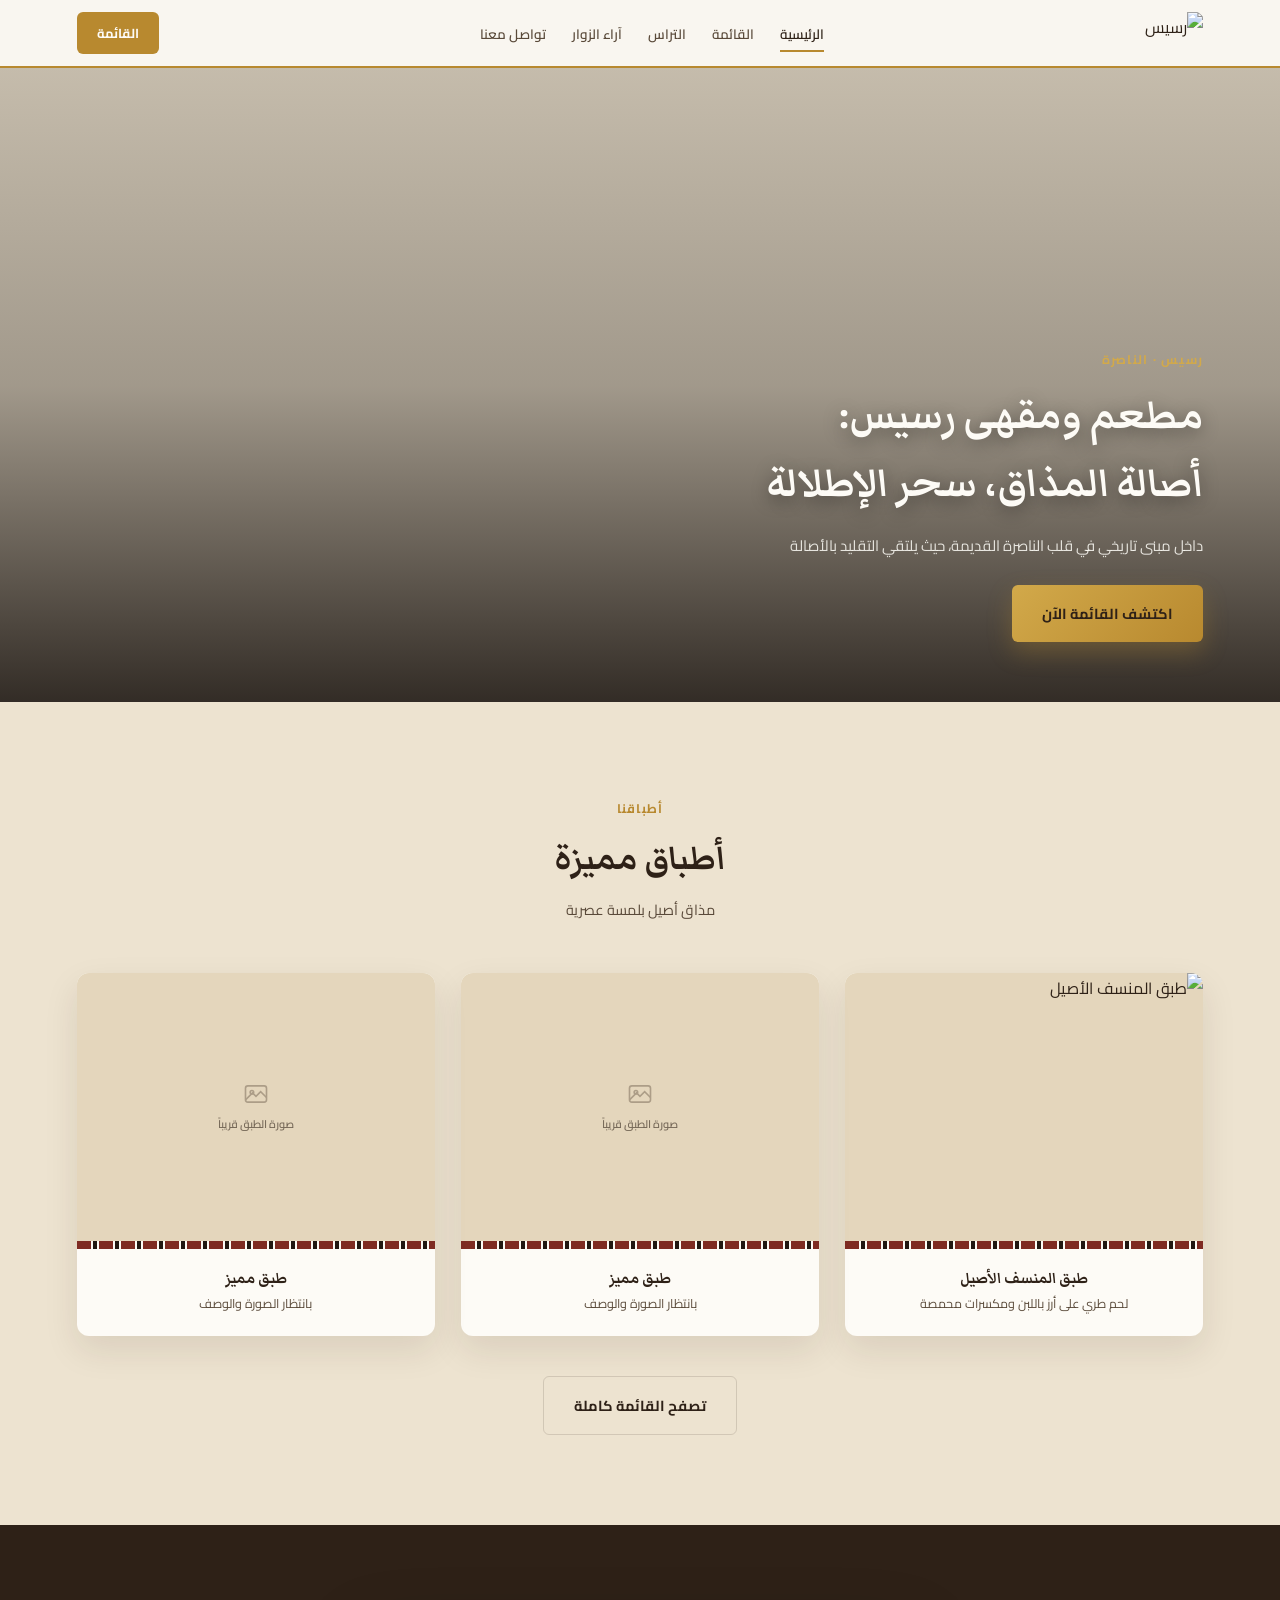
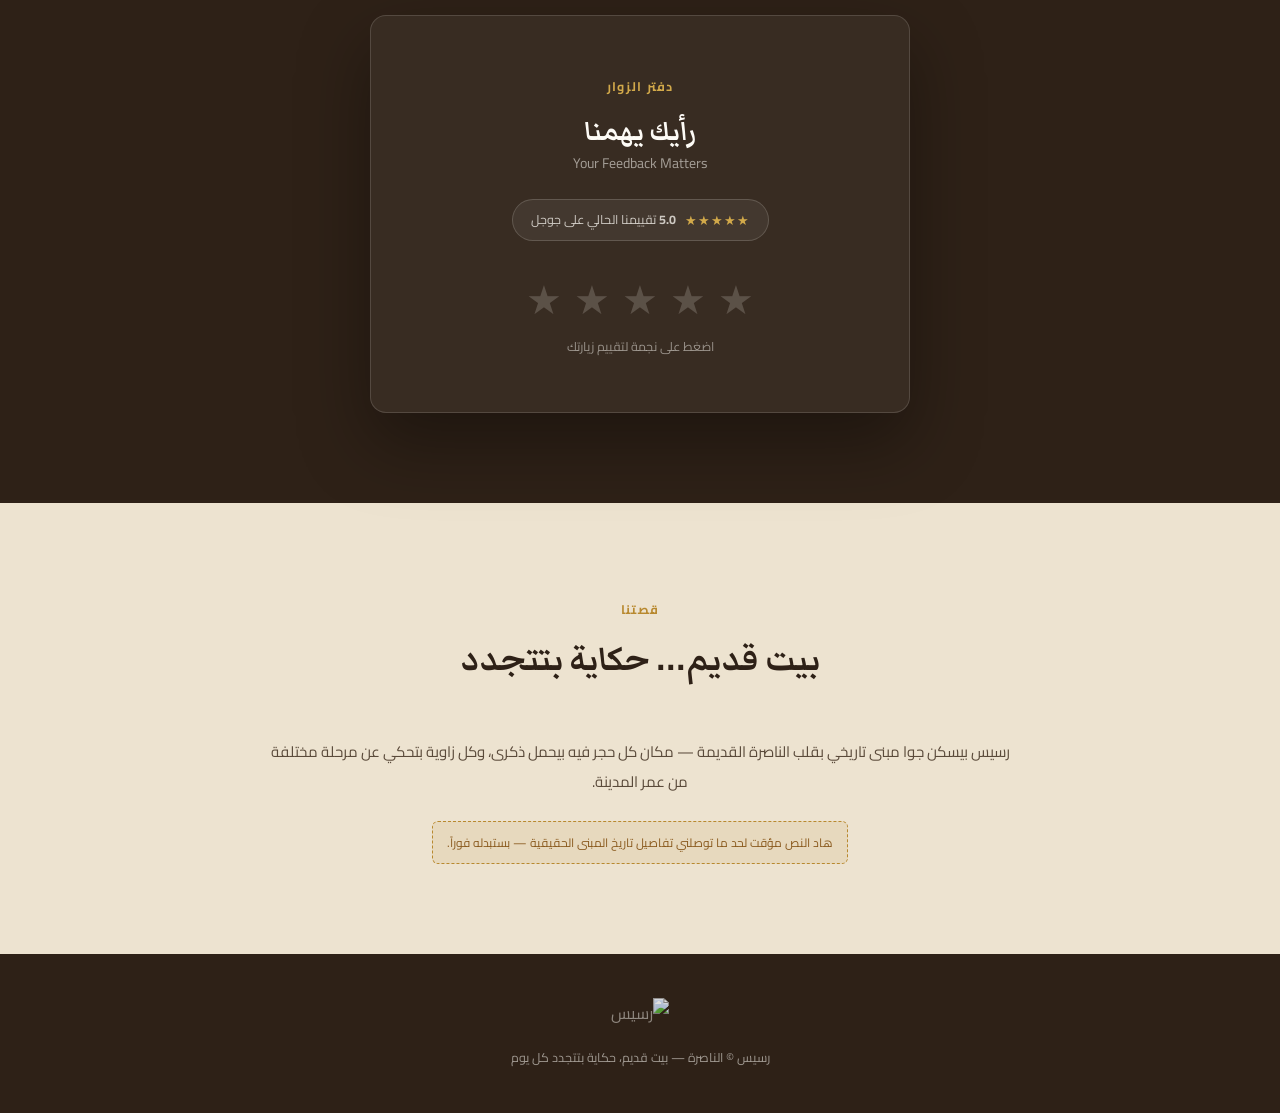
==== index.html @ 71dd81d4 "Add files via upload" ====
<!DOCTYPE html>
<html lang="ar" dir="rtl">
<head>
<meta charset="UTF-8" />
<meta name="viewport" content="width=device-width, initial-scale=1.0" />
<title>رسيس · مطعم ومقهى في قلب الناصرة القديمة</title>
<meta name="description" content="رسيس - مطعم ومقهى داخل مبنى تاريخي في قلب الناصرة القديمة" />
<link rel="preconnect" href="https://fonts.googleapis.com" />
<link rel="preconnect" href="https://fonts.gstatic.com" crossorigin />
<link href="https://fonts.googleapis.com/css2?family=Markazi+Text:wght@500;600;700&family=Cairo:wght@300;400;500;600;700;800&display=swap" rel="stylesheet" />
<link rel="stylesheet" href="style.css" />
</head>
<body>

<nav class="nav">
  <img class="nav-logo" src="assets/logo.png" alt="رسيس" />
  <ul class="nav-links">
    <li><a href="index.html" class="active">الرئيسية</a></li>
    <li><a href="menu.html">القائمة</a></li>
    <li><a href="terrace.html">التراس</a></li>
    <li><a href="index.html#reviews">آراء الزوار</a></li>
    <li><a href="contact.html">تواصل معنا</a></li>
  </ul>
  <a class="nav-cta" href="https://rasis.auratech1.tech/menu-list" target="_blank" rel="noopener">القائمة</a>
</nav>

<!-- HERO -->
<header class="photo-hero" style="background-image:url('assets/terrace-1.jpg');">
  <div class="photo-hero-inner">
    <span class="eyebrow">رسيس · الناصرة</span>
    <h1>مطعم ومقهى رسيس:<br/>أصالة المذاق، سحر الإطلالة</h1>
    <p>داخل مبنى تاريخي في قلب الناصرة القديمة، حيث يلتقي التقليد بالأصالة</p>
    <a class="btn btn-gold" href="https://rasis.auratech1.tech/menu-list" target="_blank" rel="noopener">اكتشف القائمة الآن</a>
  </div>
</header>

<!-- DISHES -->
<section class="dishes">
  <div class="sec-head">
    <span class="eyebrow">أطباقنا</span>
    <h2 class="sec-title">أطباق مميزة</h2>
    <p class="sec-sub">مذاق أصيل بلمسة عصرية</p>
  </div>
  <div class="dish-grid">
    <div class="dish-card">
      <div class="dish-photo"><img src="assets/dish-mansaf.jpg" alt="طبق المنسف الأصيل" /></div>
      <div class="plaid"></div>
      <div class="dish-info"><h3>طبق المنسف الأصيل</h3><p>لحم طري على أرز باللبن ومكسرات محمصة</p></div>
    </div>
    <div class="dish-card">
      <div class="dish-photo ph"><span class="ph-icon"><svg viewBox="0 0 24 24" fill="none" stroke="currentColor" stroke-width="1.4"><rect x="3" y="5" width="18" height="14" rx="2"/><circle cx="8.5" cy="10.5" r="1.5"/><path d="M21 15l-5-5-4 4-3-3-6 6"/></svg></span><span class="ph-text">صورة الطبق قريباً</span></div>
      <div class="plaid"></div>
      <div class="dish-info"><h3>طبق مميز</h3><p>بانتظار الصورة والوصف</p></div>
    </div>
    <div class="dish-card">
      <div class="dish-photo ph"><span class="ph-icon"><svg viewBox="0 0 24 24" fill="none" stroke="currentColor" stroke-width="1.4"><rect x="3" y="5" width="18" height="14" rx="2"/><circle cx="8.5" cy="10.5" r="1.5"/><path d="M21 15l-5-5-4 4-3-3-6 6"/></svg></span><span class="ph-text">صورة الطبق قريباً</span></div>
      <div class="plaid"></div>
      <div class="dish-info"><h3>طبق مميز</h3><p>بانتظار الصورة والوصف</p></div>
    </div>
  </div>
  <div style="text-align:center; margin-top:40px;">
    <a class="btn btn-outline-dark" href="menu.html">تصفح القائمة كاملة</a>
  </div>
</section>

<!-- REVIEWS — prominent & professional -->
<section id="reviews" class="reviews-sec">
  <div class="rv-card">
    <span class="eyebrow">دفتر الزوار</span>
    <h2>رأيك يهمنا<span class="en">Your Feedback Matters</span></h2>

    <a class="google-mini" href="https://g.page/r/CQu_UpilLZgMEAE/review" target="_blank" rel="noopener">
      <span class="stars-mini">★★★★★</span>
      <span class="txt"><strong>5.0</strong> تقييمنا الحالي على جوجل</span>
    </a>

    <div class="stars" id="rv-stars">
      <button class="star" data-val="1" aria-label="نجمة واحدة">★</button>
      <button class="star" data-val="2" aria-label="نجمتان">★</button>
      <button class="star" data-val="3" aria-label="3 نجوم">★</button>
      <button class="star" data-val="4" aria-label="4 نجوم">★</button>
      <button class="star" data-val="5" aria-label="5 نجوم">★</button>
    </div>
    <div class="ledger-hint">اضغط على نجمة لتقييم زيارتك</div>

    <div class="rv-panel hidden" id="rv-low">
      <textarea id="rv-low-text" placeholder="احكيلنا شو ممكن نحسّن..."></textarea>
      <div class="optional-contact">
        <input type="text" id="rv-low-name" placeholder="الاسم (اختياري)" />
        <input type="tel" id="rv-low-phone" placeholder="رقم الهاتف (اختياري)" />
      </div>
      <button class="btn btn-gold" id="rv-low-send" style="width:100%; margin-top:14px;">إرسال الملاحظة</button>
    </div>

    <div class="rv-thanks hidden" id="rv-thanks"></div>
  </div>
</section>

<!-- STORY -->
<section id="story" class="story">
  <div class="sec-head">
    <span class="eyebrow">قصتنا</span>
    <h2 class="sec-title">بيت قديم... حكاية بتتجدد</h2>
  </div>
  <div style="max-width:760px; margin:0 auto; text-align:center;">
    <p style="font-size:15px; line-height:2; color:var(--brown-soft); margin-bottom:16px;">
      رسيس بيسكن جوا مبنى تاريخي بقلب الناصرة القديمة — مكان كل حجر فيه بيحمل ذكرى، وكل زاوية
      بتحكي عن مرحلة مختلفة من عمر المدينة.
    </p>
    <div class="note-tag">هاد النص مؤقت لحد ما توصلني تفاصيل تاريخ المبنى الحقيقية — بستبدله فوراً.</div>
  </div>
</section>

<footer>
  <img class="footer-logo" src="assets/logo.png" alt="رسيس" />
  <p>رسيس © الناصرة — بيت قديم، حكاية بتتجدد كل يوم</p>
</footer>

<script src="script.js"></script>
</body>
</html>
---- style.css ----
:root{
  --cream:#EDE3D0;
  --cream-deep:#E4D6BC;
  --paper:#FDFBF6;
  --brown:#2E2117;
  --brown-soft:#5A4A3A;
  --gold:#B8892F;
  --gold-bright:#D2A94A;
  --plaid-red:#7E2B22;
  --plaid-black:#221812;
  --line:rgba(46,33,23,0.14);
  --display:'Markazi Text', serif;
  --body:'Cairo', sans-serif;
}
*{box-sizing:border-box;margin:0;padding:0;}
html{scroll-behavior:smooth;}
body{
  font-family:var(--body);
  color:var(--brown);
  background:var(--cream);
  -webkit-font-smoothing:antialiased;
  overflow-x:hidden;
}
img{max-width:100%;display:block;}
a{color:inherit;}
ul{list-style:none;}

/* ===== plaid ribbon — echoes the restaurant's own tablecloth pattern ===== */
.plaid{
  height:8px; width:100%;
  background:
    repeating-linear-gradient(90deg,
      var(--plaid-red) 0 14px,
      var(--paper) 14px 16px,
      var(--plaid-black) 16px 20px,
      var(--paper) 20px 22px);
}

/* ===== shared ===== */
.eyebrow{ display:inline-block; font-size:12.5px; font-weight:700; letter-spacing:.1em; color:var(--gold); text-transform:uppercase; margin-bottom:12px; }
.sec-head{ text-align:center; max-width:640px; margin:0 auto 50px; }
.sec-title{ font-family:var(--display); font-weight:700; font-size:clamp(28px,3.8vw,42px); color:var(--brown); line-height:1.3; }
.sec-sub{ font-size:14.5px; color:var(--brown-soft); margin-top:10px; line-height:1.8; }
section{ padding:90px 6vw; }

.btn{
  display:inline-flex; align-items:center; justify-content:center; gap:8px;
  font-family:var(--body); font-size:14.5px; font-weight:700;
  padding:15px 30px; border-radius:6px; text-decoration:none; cursor:pointer;
  transition:transform .18s ease, box-shadow .18s ease, background .18s ease; border:none;
}
.btn-gold{ background:linear-gradient(135deg,var(--gold-bright),var(--gold)); color:#2E2117; box-shadow:0 10px 24px rgba(184,137,47,0.32); }
.btn-gold:hover{ transform:translateY(-2px); box-shadow:0 14px 28px rgba(184,137,47,0.4); }
.btn-outline{ background:transparent; color:var(--paper); border:1.5px solid rgba(253,251,246,0.5); }
.btn-outline:hover{ border-color:var(--gold-bright); color:var(--gold-bright); }
.btn-outline-dark{ background:transparent; color:var(--brown); border:1.5px solid var(--line); }
.btn-outline-dark:hover{ border-color:var(--gold); color:var(--gold); }

.ph-icon{ width:28px; height:28px; opacity:.4; color:var(--brown-soft); }
.ph-icon svg{ width:100%; height:100%; }
.ph-text{ font-size:11px; font-weight:600; line-height:1.6; opacity:.6; text-align:center; }

/* ===== nav ===== */
.nav{
  position:fixed; top:0; inset-inline:0; z-index:60;
  display:flex; align-items:center; justify-content:space-between; gap:20px;
  padding:12px 6vw;
  background:rgba(253,251,246,0.92);
  backdrop-filter:blur(10px);
  border-bottom:2px solid var(--gold);
}
.nav-logo{ height:42px; width:auto; border-radius:6px; }
.nav-links{ display:flex; gap:26px; flex:1; justify-content:center; }
.nav-links a{ font-size:13.5px; font-weight:600; text-decoration:none; color:var(--brown-soft); transition:color .2s ease; padding-bottom:3px; border-bottom:2px solid transparent; }
.nav-links a:hover, .nav-links a.active{ color:var(--brown); border-color:var(--gold); }
.nav-cta{ font-size:13px; font-weight:700; background:var(--gold); color:var(--paper); padding:9px 20px; border-radius:6px; text-decoration:none; white-space:nowrap; }
.nav-cta:hover{ background:#A47A28; }
@media(max-width:860px){ .nav-links{display:none;} }

/* ===== hero (photo hero used on home / terrace) ===== */
.photo-hero{
  position:relative; min-height:78vh; display:flex; align-items:flex-end;
  background-size:cover; background-position:center;
  margin-top:0;
}
.photo-hero::before{
  content:''; position:absolute; inset:0;
  background:linear-gradient(180deg, rgba(20,14,10,0.15) 0%, rgba(20,14,10,0.35) 55%, rgba(20,14,10,0.86) 100%);
}
.photo-hero-inner{ position:relative; z-index:2; padding:60px 6vw 60px; max-width:640px; }
.photo-hero .eyebrow{ color:var(--gold-bright); }
.photo-hero h1{ font-family:var(--display); font-weight:700; color:var(--paper); font-size:clamp(30px,4.6vw,50px); line-height:1.35; text-shadow:0 4px 18px rgba(0,0,0,0.4); }
.photo-hero p{ color:rgba(253,251,246,0.85); font-size:15px; margin-top:14px; line-height:1.8; max-width:480px; }
.photo-hero .btn{ margin-top:26px; }

.hero-noimg{
  aspect-ratio:16/8; background:var(--brown); display:flex; flex-direction:column;
  align-items:center; justify-content:center; gap:10px; color:rgba(253,251,246,0.5);
}

/* ===== dish cards ===== */
.dish-grid{ display:grid; grid-template-columns:repeat(3,1fr); gap:26px; max-width:1140px; margin:0 auto; }
@media(max-width:860px){ .dish-grid{ grid-template-columns:repeat(2,1fr); } }
@media(max-width:560px){ .dish-grid{ grid-template-columns:1fr; } }
.dish-card{
  background:var(--paper); border-radius:12px; overflow:hidden;
  box-shadow:0 14px 34px rgba(46,33,23,0.1); transition:transform .22s ease, box-shadow .22s ease;
}
.dish-card:hover{ transform:translateY(-4px); box-shadow:0 20px 44px rgba(46,33,23,0.16); }
.dish-photo{ aspect-ratio:4/3; overflow:hidden; background:var(--cream-deep); display:flex; align-items:center; justify-content:center; }
.dish-photo img{ width:100%; height:100%; object-fit:cover; }
.dish-photo.ph{ flex-direction:column; gap:8px; }
.dish-info{ padding:18px 20px 22px; text-align:center; }
.dish-info h3{ font-family:var(--display); font-size:19px; color:var(--brown); margin-bottom:4px; }
.dish-info p{ font-size:12.5px; color:var(--brown-soft); line-height:1.6; }

/* ===== reviews section — warm palette, very visible ===== */
.reviews-sec{ background:var(--brown); color:var(--paper); }
.reviews-sec .eyebrow{ color:var(--gold-bright); }
.rv-card{
  max-width:540px; margin:0 auto; text-align:center;
  background:rgba(253,251,246,0.05); border:1px solid rgba(253,251,246,0.14); border-radius:16px;
  padding:54px 40px; box-shadow:0 30px 70px rgba(0,0,0,0.35);
}
.rv-card h2{ font-family:var(--display); font-weight:700; font-size:clamp(26px,3.4vw,34px); color:var(--paper); line-height:1.3; margin-bottom:6px; }
.rv-card .en{ display:block; font-family:var(--body); font-weight:400; font-size:14px; color:rgba(253,251,246,0.55); margin-bottom:26px; }
.google-mini{
  display:inline-flex; align-items:center; gap:9px; margin-bottom:28px;
  background:rgba(253,251,246,0.06); border:1px solid rgba(253,251,246,0.16); border-radius:30px;
  padding:8px 18px; text-decoration:none; transition:background .2s ease;
}
.google-mini:hover{ background:rgba(253,251,246,0.11); }
.google-mini .stars-mini{ color:var(--gold-bright); font-size:13px; letter-spacing:1px; }
.google-mini span.txt{ font-size:12.5px; color:rgba(253,251,246,0.75); }
.stars{ display:flex; justify-content:center; gap:8px; margin-top:6px; }
.star{ font-size:40px; background:none; border:none; cursor:pointer; color:rgba(253,251,246,0.18); transition:color .18s ease, transform .18s cubic-bezier(.34,1.56,.64,1); padding:2px; }
.star:hover, .star.hovered{ transform:scale(1.15); }
.star.selected{ color:var(--gold-bright); }
.star.pop{ animation:pop .3s cubic-bezier(.34,1.56,.64,1) forwards; }
@keyframes pop{ 50%{transform:scale(1.35);} }
.ledger-hint{ font-size:12.5px; color:rgba(253,251,246,0.5); margin-top:10px; }
.rv-panel{ margin-top:24px; text-align:right; }
.rv-panel.hidden{ display:none; }
.rv-panel textarea{
  width:100%; font-family:var(--body); font-size:14px; color:var(--paper);
  background:rgba(253,251,246,0.06); border:1px solid rgba(253,251,246,0.16); border-radius:8px;
  padding:14px 16px; resize:none; min-height:90px; outline:none; line-height:1.7;
}
.rv-panel textarea::placeholder{ color:rgba(253,251,246,0.35); }
.rv-panel textarea:focus{ border-color:var(--gold); }
.optional-contact{ display:flex; gap:10px; margin-top:10px; }
.optional-contact input{
  width:100%; font-family:var(--body); font-size:13.5px; color:var(--paper);
  background:rgba(253,251,246,0.06); border:1px solid rgba(253,251,246,0.16); border-radius:8px;
  padding:11px 14px; outline:none;
}
.optional-contact input::placeholder{ color:rgba(253,251,246,0.35); }
.optional-contact input:focus{ border-color:var(--gold); }
@media(max-width:420px){ .optional-contact{ flex-direction:column; } }
.rv-thanks{ margin-top:22px; font-size:13.5px; color:var(--gold-bright); background:rgba(210,169,74,0.12); border-radius:8px; padding:13px 16px; font-weight:600; }
.rv-thanks.hidden{ display:none; }

/* ===== gallery grid (reused: home teaser strip / terrace gallery) ===== */
.gallery-grid{ display:grid; grid-template-columns:repeat(4,1fr); gap:16px; max-width:1140px; margin:0 auto; }
@media(max-width:900px){ .gallery-grid{ grid-template-columns:repeat(2,1fr); } }
.gallery-slot{
  aspect-ratio:1/1; border-radius:10px; overflow:hidden;
  display:flex; flex-direction:column; align-items:center; justify-content:center; gap:8px;
}
.gallery-slot.ph{ border:1.5px dashed var(--line); background:var(--paper); }
.gallery-slot.has-img img{ width:100%; height:100%; object-fit:cover; }

/* ===== feature blocks (terrace page) ===== */
.feature-block{
  display:grid; grid-template-columns:1fr 1.2fr; gap:0; align-items:stretch;
  background:var(--paper); border-radius:14px; overflow:hidden; margin-bottom:26px;
  box-shadow:0 14px 34px rgba(46,33,23,0.08);
}
.feature-block:nth-child(even){ grid-template-columns:1.2fr 1fr; }
.feature-block:nth-child(even) .feature-photo{ order:2; }
@media(max-width:760px){ .feature-block, .feature-block:nth-child(even){ grid-template-columns:1fr; } .feature-block:nth-child(even) .feature-photo{ order:0; } }
.feature-photo{ min-height:220px; overflow:hidden; }
.feature-photo img{ width:100%; height:100%; object-fit:cover; }
.feature-text{ padding:36px 34px; display:flex; flex-direction:column; justify-content:center; }
.feature-text h3{ font-family:var(--display); font-size:23px; color:var(--brown); margin-bottom:10px; }
.feature-text p{ font-size:14px; color:var(--brown-soft); line-height:1.85; }

/* ===== contact page ===== */
.contact-grid{ display:grid; grid-template-columns:1.15fr 1fr; gap:26px; max-width:1100px; margin:0 auto; }
@media(max-width:860px){ .contact-grid{ grid-template-columns:1fr; } }
.map-wrap{ border-radius:14px; overflow:hidden; min-height:420px; box-shadow:0 14px 34px rgba(46,33,23,0.1); }
.map-wrap iframe{ width:100%; height:100%; min-height:420px; border:0; }
.contact-card{ background:var(--paper); border-radius:14px; padding:38px 34px; box-shadow:0 14px 34px rgba(46,33,23,0.1); }
.contact-card h3{ font-family:var(--display); font-size:22px; margin-bottom:22px; color:var(--brown); }
.contact-list{ margin-bottom:26px; }
.contact-list li{ display:flex; align-items:center; gap:12px; font-size:14px; padding:10px 0; border-bottom:1px solid var(--line); }
.contact-list li:last-child{ border-bottom:none; }
.contact-list a{ text-decoration:none; transition:color .2s ease; }
.contact-list a:hover{ color:var(--gold); }
.ci{ width:19px; height:19px; flex-shrink:0; color:var(--gold); }
.ci svg{ width:100%; height:100%; }

.contact-form{ display:flex; flex-direction:column; gap:12px; }
.contact-form input, .contact-form textarea{
  width:100%; font-family:var(--body); font-size:14px; color:var(--brown);
  background:var(--cream); border:1.5px solid var(--line); border-radius:8px;
  padding:13px 15px; outline:none; resize:none;
}
.contact-form textarea{ min-height:100px; }
.contact-form input:focus, .contact-form textarea:focus{ border-color:var(--gold); }
.social-row{ display:flex; gap:12px; margin-top:22px; }
.social-circle{
  width:38px; height:38px; border-radius:50%; background:var(--gold); color:var(--paper);
  display:flex; align-items:center; justify-content:center; text-decoration:none; transition:transform .2s ease, background .2s ease;
}
.social-circle:hover{ background:#A47A28; transform:translateY(-2px); }
.social-circle svg{ width:17px; height:17px; }
.form-note{ font-size:12px; color:var(--brown-soft); margin-top:12px; line-height:1.7; }

/* ===== note tag ===== */
.note-tag{ display:inline-block; margin-top:8px; font-size:12px; color:#8A5A1E; background:rgba(184,137,47,0.1); border:1px dashed var(--gold); padding:9px 14px; border-radius:6px; }

/* ===== footer ===== */
footer{
  background:var(--brown); color:rgba(253,251,246,0.55); text-align:center;
  padding:44px 6vw; display:flex; flex-direction:column; align-items:center; gap:14px;
}
.footer-logo{ height:34px; width:auto; opacity:.85; border-radius:5px; }
footer p{ font-size:12.5px; }
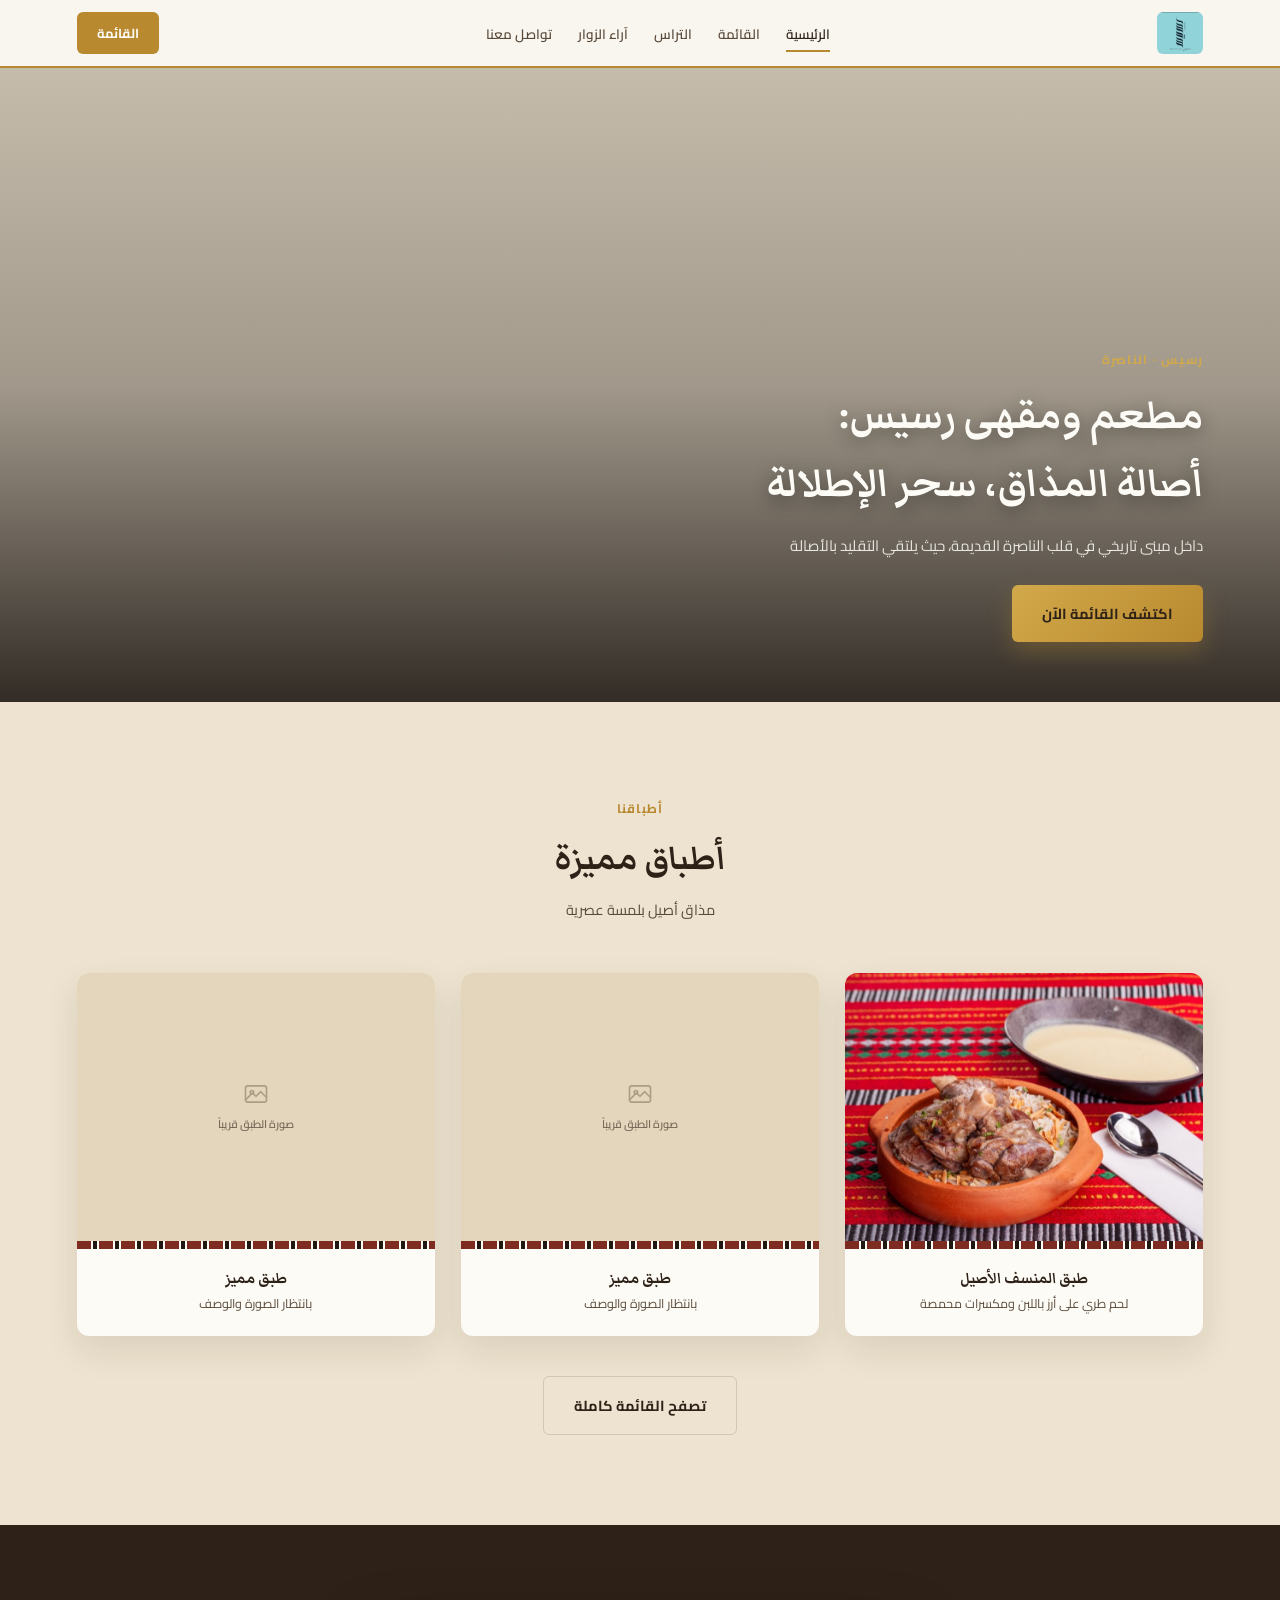
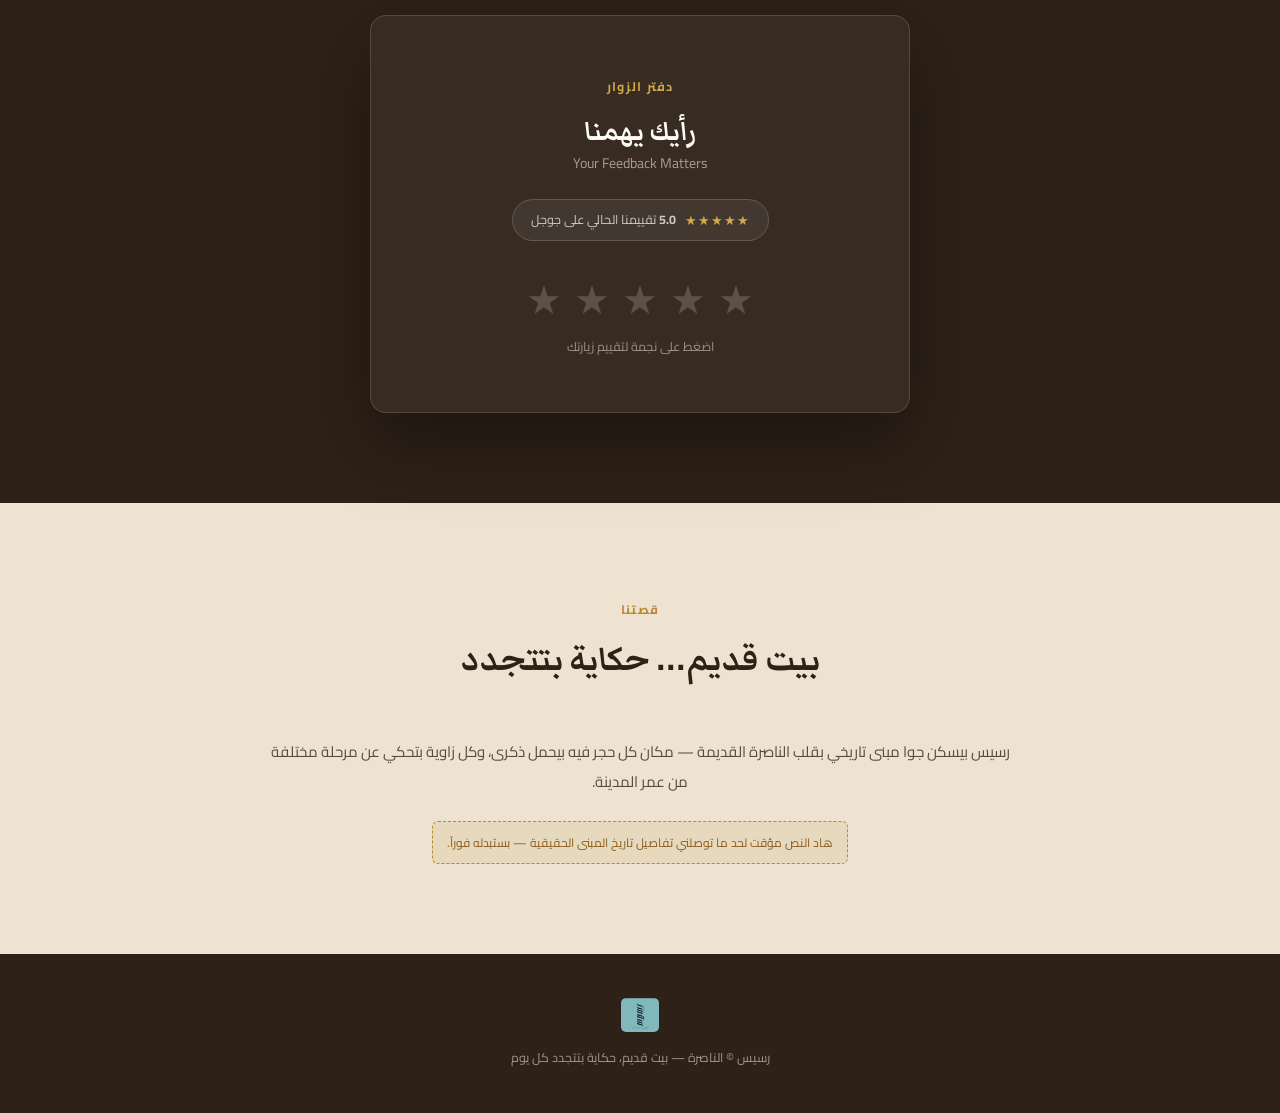
==== commit eaf610f7: "Update hero image in index.html" ====
--- a/index.html
+++ b/index.html
@@ -25,7 +25,7 @@
 </nav>
 
 <!-- HERO -->
-<header class="photo-hero" style="background-image:url('assets/terrace-1.jpg');">
+<header class="photo-hero" style="background-image:url('assets/terrace-hero.jpg');">
   <div class="photo-hero-inner">
     <span class="eyebrow">رسيس · الناصرة</span>
     <h1>مطعم ومقهى رسيس:<br/>أصالة المذاق، سحر الإطلالة</h1>
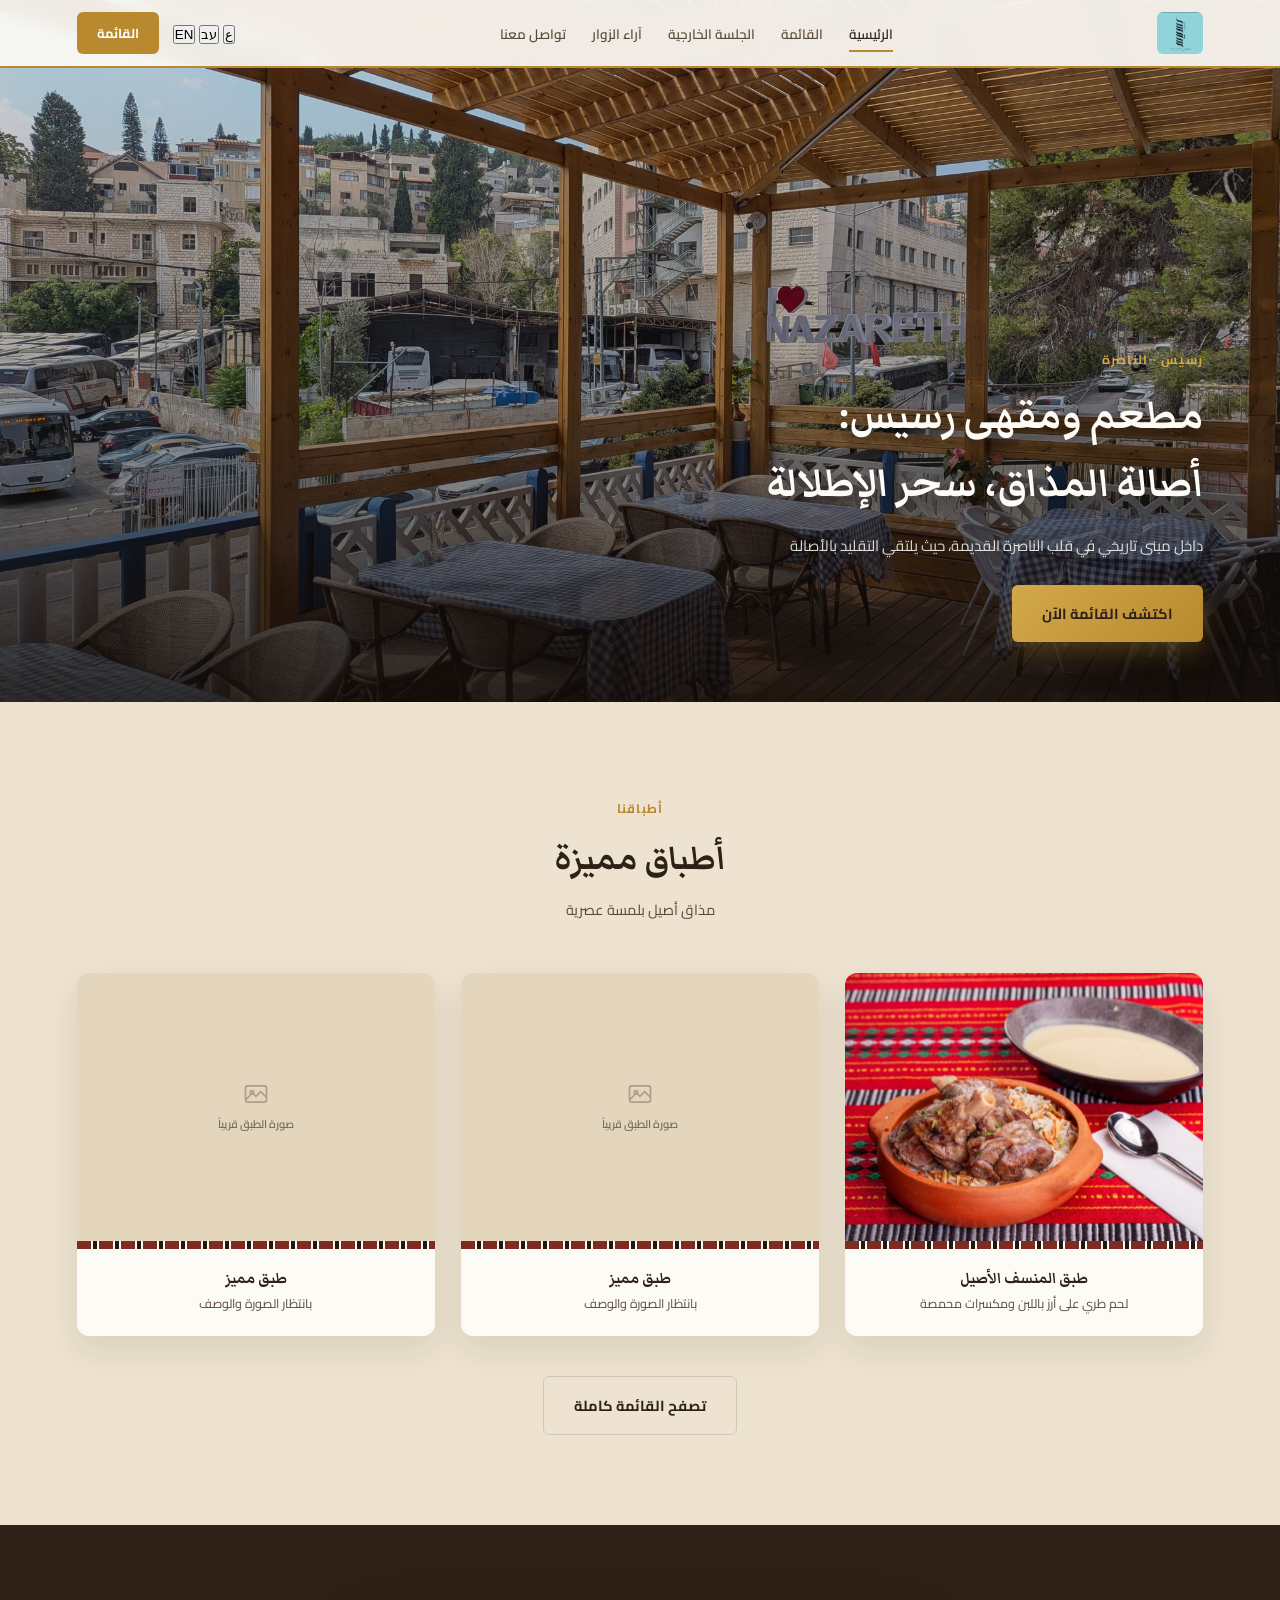
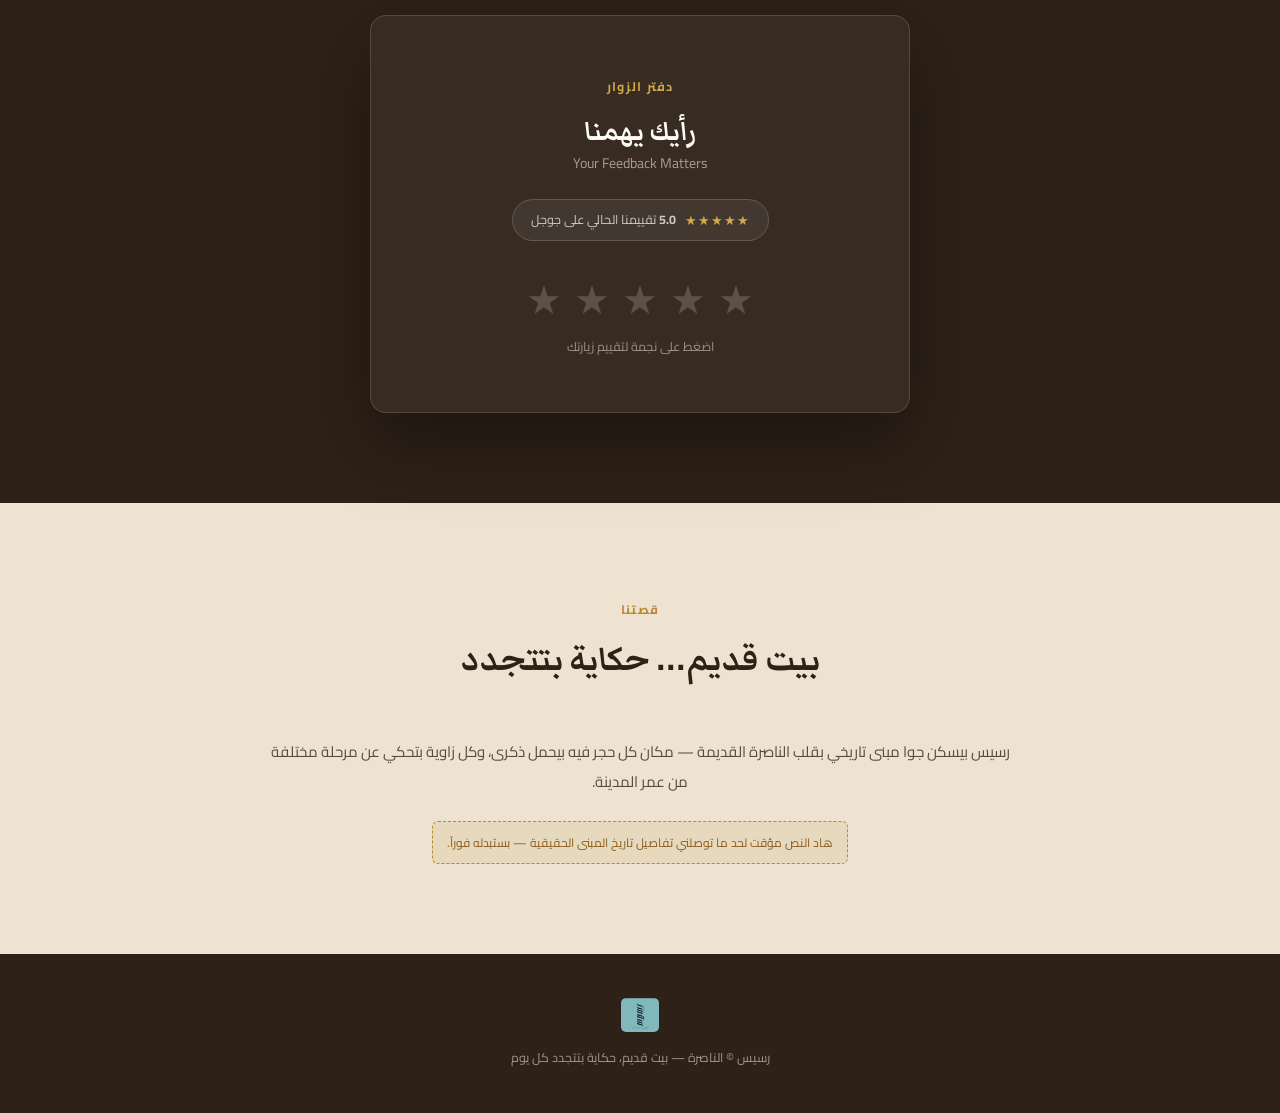
==== commit c3810972: "Update navigation links and add language switcher" ====
--- a/index.html
+++ b/index.html
@@ -17,11 +17,18 @@
   <ul class="nav-links">
     <li><a href="index.html" class="active">الرئيسية</a></li>
     <li><a href="menu.html">القائمة</a></li>
-    <li><a href="terrace.html">التراس</a></li>
+    <li><a href="terrace.html">الجلسة الخارجية</a></li>
     <li><a href="index.html#reviews">آراء الزوار</a></li>
     <li><a href="contact.html">تواصل معنا</a></li>
   </ul>
-  <a class="nav-cta" href="https://rasis.auratech1.tech/menu-list" target="_blank" rel="noopener">القائمة</a>
+  <div style="display:flex; align-items:center; gap:14px;">
+    <div class="lang-switch">
+      <button class="active" type="button">ع</button>
+      <button type="button">עב</button>
+      <button type="button">EN</button>
+    </div>
+    <a class="nav-cta" href="https://rasis.auratech1.tech/menu-list" target="_blank" rel="noopener">القائمة</a>
+  </div>
 </nav>
 
 <!-- HERO -->
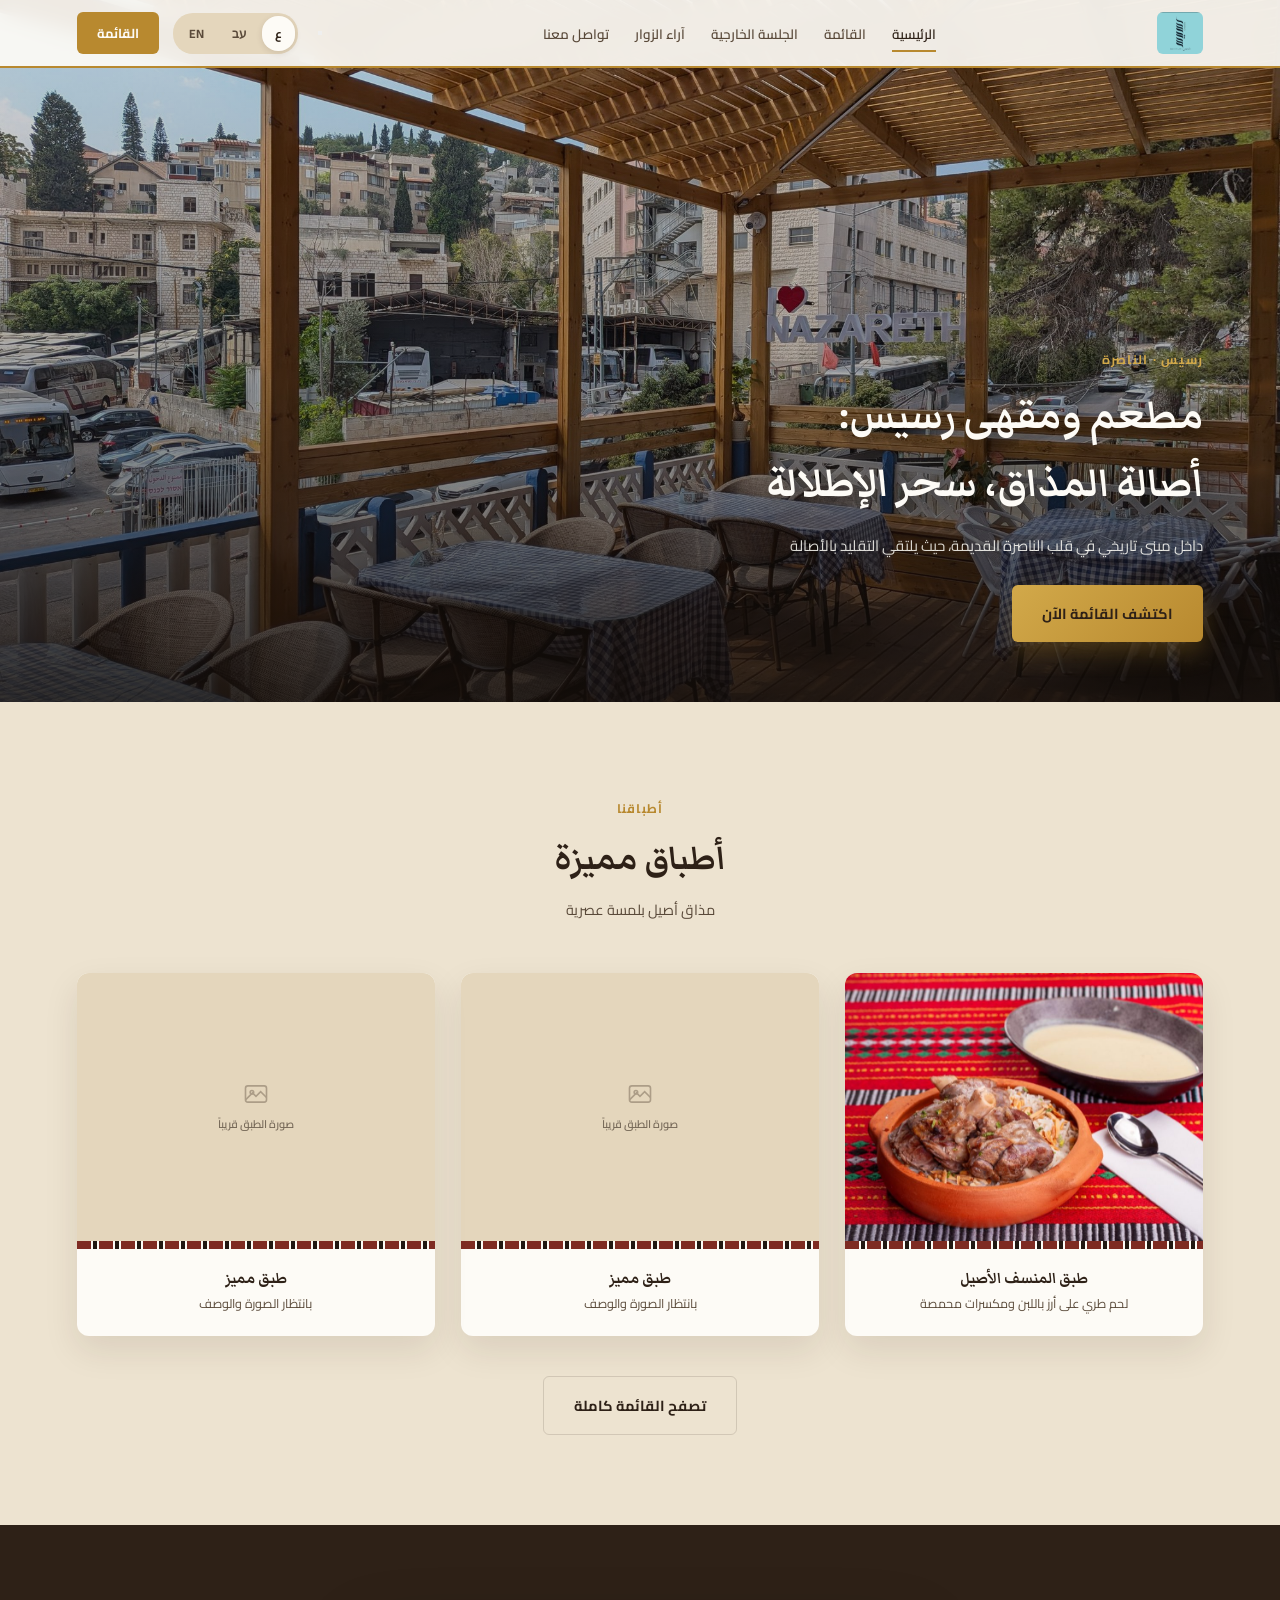
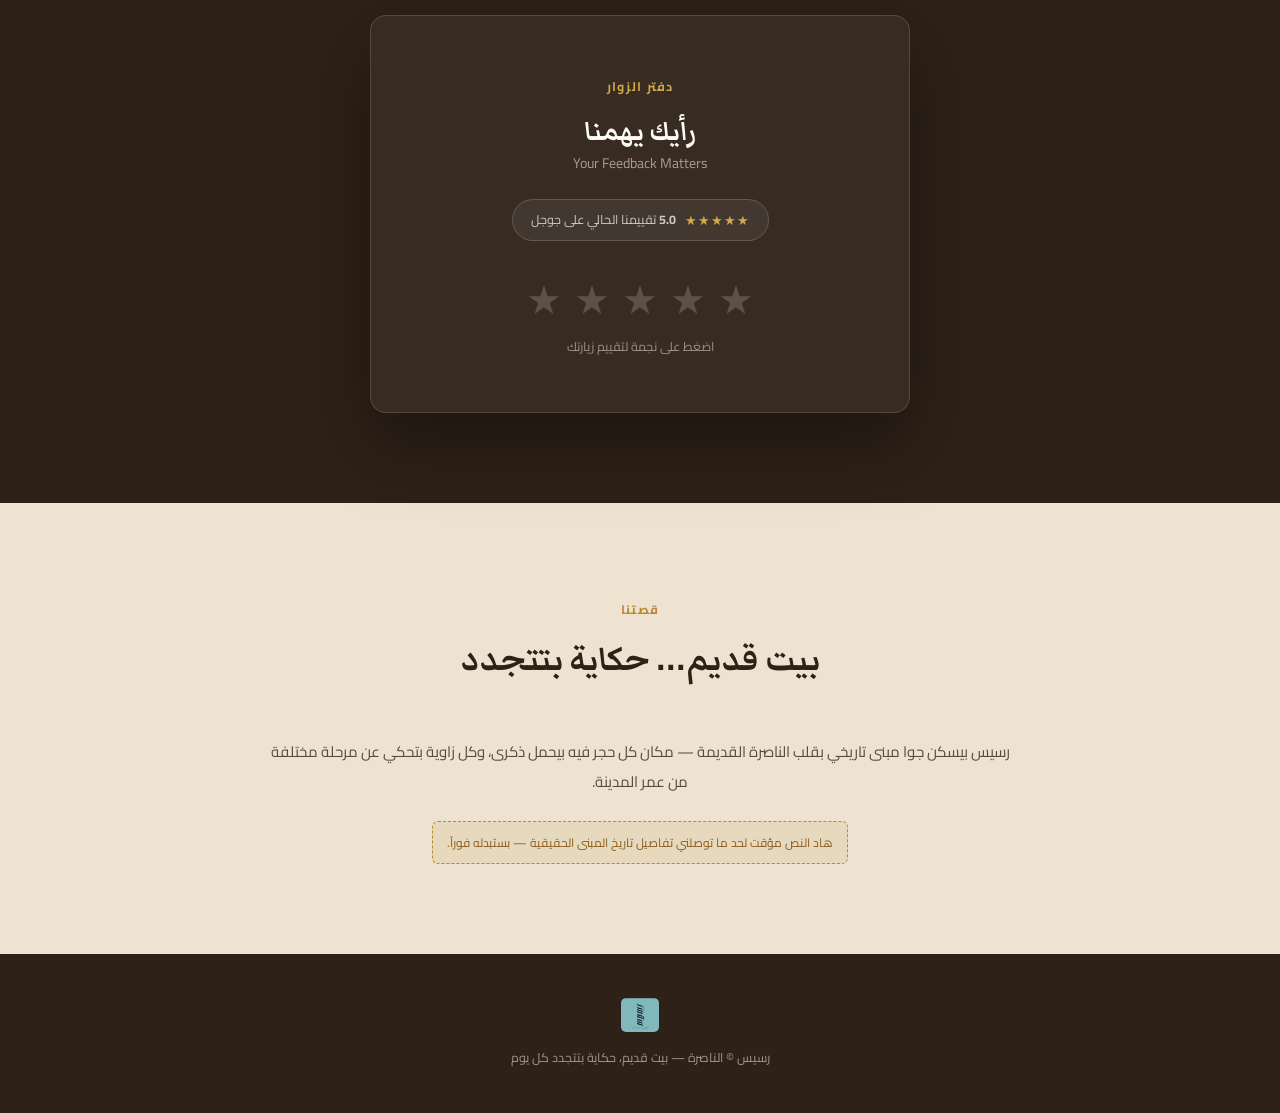
==== commit 5ffb4583: "Add i18n attributes for localization support" ====
--- a/index.html
+++ b/index.html
@@ -3,11 +3,11 @@
 <head>
 <meta charset="UTF-8" />
 <meta name="viewport" content="width=device-width, initial-scale=1.0" />
-<title>رسيس · مطعم ومقهى في قلب الناصرة القديمة</title>
+<title data-i18n="meta_title_home">رسيس · مطعم ومقهى في قلب الناصرة القديمة</title>
 <meta name="description" content="رسيس - مطعم ومقهى داخل مبنى تاريخي في قلب الناصرة القديمة" />
 <link rel="preconnect" href="https://fonts.googleapis.com" />
 <link rel="preconnect" href="https://fonts.gstatic.com" crossorigin />
-<link href="https://fonts.googleapis.com/css2?family=Markazi+Text:wght@500;600;700&family=Cairo:wght@300;400;500;600;700;800&display=swap" rel="stylesheet" />
+<link href="https://fonts.googleapis.com/css2?family=Markazi+Text:wght@500;600;700&family=Cairo:wght@300;400;500;600;700;800&family=Frank+Ruhl+Libre:wght@500;600;700&family=Heebo:wght@300;400;500;600;700&display=swap" rel="stylesheet" />
 <link rel="stylesheet" href="style.css" />
 </head>
 <body>
@@ -15,70 +15,71 @@
 <nav class="nav">
   <img class="nav-logo" src="assets/logo.png" alt="رسيس" />
   <ul class="nav-links">
-    <li><a href="index.html" class="active">الرئيسية</a></li>
-    <li><a href="menu.html">القائمة</a></li>
-    <li><a href="terrace.html">الجلسة الخارجية</a></li>
-    <li><a href="index.html#reviews">آراء الزوار</a></li>
-    <li><a href="contact.html">تواصل معنا</a></li>
+    <li><a href="index.html" class="active" data-i18n="nav_home">الرئيسية</a></li>
+    <li><a href="menu.html" data-i18n="nav_menu">القائمة</a></li>
+    <li><a href="terrace.html" data-i18n="nav_terrace">الجلسة الخارجية</a></li>
+    <li><a href="index.html#reviews" data-i18n="nav_reviews">آراء الزوار</a></li>
+    <li><a href="contact.html" data-i18n="nav_contact">تواصل معنا</a></li>
   </ul>
+  <button class="nav-toggle" type="button" aria-label="فتح القائمة"><span></span><span></span><span></span></button>
   <div style="display:flex; align-items:center; gap:14px;">
     <div class="lang-switch">
-      <button class="active" type="button">ع</button>
-      <button type="button">עב</button>
-      <button type="button">EN</button>
+      <button class="active" type="button" data-lang="ar">ع</button>
+      <button type="button" data-lang="he">עב</button>
+      <button type="button" data-lang="en">EN</button>
     </div>
-    <a class="nav-cta" href="https://rasis.auratech1.tech/menu-list" target="_blank" rel="noopener">القائمة</a>
+    <a class="nav-cta" href="https://rasis.auratech1.tech/menu-list" target="_blank" rel="noopener" data-i18n="nav_cta">القائمة</a>
   </div>
 </nav>
 
 <!-- HERO -->
 <header class="photo-hero" style="background-image:url('assets/terrace-hero.jpg');">
   <div class="photo-hero-inner">
-    <span class="eyebrow">رسيس · الناصرة</span>
-    <h1>مطعم ومقهى رسيس:<br/>أصالة المذاق، سحر الإطلالة</h1>
-    <p>داخل مبنى تاريخي في قلب الناصرة القديمة، حيث يلتقي التقليد بالأصالة</p>
-    <a class="btn btn-gold" href="https://rasis.auratech1.tech/menu-list" target="_blank" rel="noopener">اكتشف القائمة الآن</a>
+    <span class="eyebrow" data-i18n="hero_eyebrow">رسيس · الناصرة</span>
+    <h1 data-i18n="hero_title">مطعم ومقهى رسيس:<br/>أصالة المذاق، سحر الإطلالة</h1>
+    <p data-i18n="hero_sub">داخل مبنى تاريخي في قلب الناصرة القديمة، حيث يلتقي التقليد بالأصالة</p>
+    <a class="btn btn-gold" href="https://rasis.auratech1.tech/menu-list" target="_blank" rel="noopener" data-i18n="hero_btn">اكتشف القائمة الآن</a>
   </div>
 </header>
 
 <!-- DISHES -->
 <section class="dishes">
   <div class="sec-head">
-    <span class="eyebrow">أطباقنا</span>
-    <h2 class="sec-title">أطباق مميزة</h2>
-    <p class="sec-sub">مذاق أصيل بلمسة عصرية</p>
+    <span class="eyebrow" data-i18n="dishes_eyebrow">أطباقنا</span>
+    <h2 class="sec-title" data-i18n="dishes_title">أطباق مميزة</h2>
+    <p class="sec-sub" data-i18n="dishes_sub">مذاق أصيل بلمسة عصرية</p>
   </div>
   <div class="dish-grid">
     <div class="dish-card">
       <div class="dish-photo"><img src="assets/dish-mansaf.jpg" alt="طبق المنسف الأصيل" /></div>
       <div class="plaid"></div>
-      <div class="dish-info"><h3>طبق المنسف الأصيل</h3><p>لحم طري على أرز باللبن ومكسرات محمصة</p></div>
+      <div class="dish-info"><h3 data-i18n="dish1_name">طبق المنسف الأصيل</h3><p data-i18n="dish1_desc">لحم طري على أرز باللبن ومكسرات محمصة</p></div>
     </div>
     <div class="dish-card">
-      <div class="dish-photo ph"><span class="ph-icon"><svg viewBox="0 0 24 24" fill="none" stroke="currentColor" stroke-width="1.4"><rect x="3" y="5" width="18" height="14" rx="2"/><circle cx="8.5" cy="10.5" r="1.5"/><path d="M21 15l-5-5-4 4-3-3-6 6"/></svg></span><span class="ph-text">صورة الطبق قريباً</span></div>
+      <div class="dish-photo ph"><span class="ph-icon"><svg viewBox="0 0 24 24" fill="none" stroke="currentColor" stroke-width="1.4"><rect x="3" y="5" width="18" height="14" rx="2"/><circle cx="8.5" cy="10.5" r="1.5"/><path d="M21 15l-5-5-4 4-3-3-6 6"/></svg></span><span class="ph-text" data-i18n="dish_ph_soon">صورة الطبق قريباً</span></div>
       <div class="plaid"></div>
-      <div class="dish-info"><h3>طبق مميز</h3><p>بانتظار الصورة والوصف</p></div>
+      <div class="dish-info"><h3 data-i18n="dish_ph_name">طبق مميز</h3><p data-i18n="dish_ph_desc">بانتظار الصورة والوصف</p></div>
     </div>
     <div class="dish-card">
-      <div class="dish-photo ph"><span class="ph-icon"><svg viewBox="0 0 24 24" fill="none" stroke="currentColor" stroke-width="1.4"><rect x="3" y="5" width="18" height="14" rx="2"/><circle cx="8.5" cy="10.5" r="1.5"/><path d="M21 15l-5-5-4 4-3-3-6 6"/></svg></span><span class="ph-text">صورة الطبق قريباً</span></div>
+      <div class="dish-photo ph"><span class="ph-icon"><svg viewBox="0 0 24 24" fill="none" stroke="currentColor" stroke-width="1.4"><rect x="3" y="5" width="18" height="14" rx="2"/><circle cx="8.5" cy="10.5" r="1.5"/><path d="M21 15l-5-5-4 4-3-3-6 6"/></svg></span><span class="ph-text" data-i18n="dish_ph_soon">صورة الطبق قريباً</span></div>
       <div class="plaid"></div>
-      <div class="dish-info"><h3>طبق مميز</h3><p>بانتظار الصورة والوصف</p></div>
+      <div class="dish-info"><h3 data-i18n="dish_ph_name">طبق مميز</h3><p data-i18n="dish_ph_desc">بانتظار الصورة والوصف</p></div>
     </div>
   </div>
   <div style="text-align:center; margin-top:40px;">
-    <a class="btn btn-outline-dark" href="menu.html">تصفح القائمة كاملة</a>
+    <a class="btn btn-outline-dark" href="menu.html" data-i18n="dishes_btn">تصفح القائمة كاملة</a>
   </div>
 </section>
 
 <!-- REVIEWS — prominent & professional -->
 <section id="reviews" class="reviews-sec">
   <div class="rv-card">
-    <span class="eyebrow">دفتر الزوار</span>
-    <h2>رأيك يهمنا<span class="en">Your Feedback Matters</span></h2>
+    <span class="eyebrow" data-i18n="reviews_eyebrow">دفتر الزوار</span>
+    <h2><span data-i18n="reviews_title">رأيك يهمنا</span><span class="en" data-i18n="reviews_title_en">Your Feedback Matters</span></h2>
 
     <a class="google-mini" href="https://g.page/r/CQu_UpilLZgMEAE/review" target="_blank" rel="noopener">
       <span class="stars-mini">★★★★★</span>
-      <span class="txt"><strong>5.0</strong> تقييمنا الحالي على جوجل</span>
+      <span class="txt"><strong>5.0</strong> <span data-i18n="google_mini_text">تقييمنا الحالي على جوجل</span></span>
     </a>
 
     <div class="stars" id="rv-stars">
@@ -88,15 +89,15 @@
       <button class="star" data-val="4" aria-label="4 نجوم">★</button>
       <button class="star" data-val="5" aria-label="5 نجوم">★</button>
     </div>
-    <div class="ledger-hint">اضغط على نجمة لتقييم زيارتك</div>
+    <div class="ledger-hint" data-i18n="stars_hint">اضغط على نجمة لتقييم زيارتك</div>
 
     <div class="rv-panel hidden" id="rv-low">
-      <textarea id="rv-low-text" placeholder="احكيلنا شو ممكن نحسّن..."></textarea>
+      <textarea id="rv-low-text" placeholder="احكيلنا شو ممكن نحسّن..." data-i18n-placeholder="low_placeholder"></textarea>
       <div class="optional-contact">
-        <input type="text" id="rv-low-name" placeholder="الاسم (اختياري)" />
-        <input type="tel" id="rv-low-phone" placeholder="رقم الهاتف (اختياري)" />
+        <input type="text" id="rv-low-name" placeholder="الاسم (اختياري)" data-i18n-placeholder="name_placeholder" />
+        <input type="tel" id="rv-low-phone" placeholder="رقم الهاتف (اختياري)" data-i18n-placeholder="phone_placeholder" />
       </div>
-      <button class="btn btn-gold" id="rv-low-send" style="width:100%; margin-top:14px;">إرسال الملاحظة</button>
+      <button class="btn btn-gold" id="rv-low-send" style="width:100%; margin-top:14px;" data-i18n="send_btn">إرسال الملاحظة</button>
     </div>
 
     <div class="rv-thanks hidden" id="rv-thanks"></div>
@@ -106,23 +107,24 @@
 <!-- STORY -->
 <section id="story" class="story">
   <div class="sec-head">
-    <span class="eyebrow">قصتنا</span>
-    <h2 class="sec-title">بيت قديم... حكاية بتتجدد</h2>
+    <span class="eyebrow" data-i18n="story_eyebrow">قصتنا</span>
+    <h2 class="sec-title" data-i18n="story_title">بيت قديم... حكاية بتتجدد</h2>
   </div>
   <div style="max-width:760px; margin:0 auto; text-align:center;">
-    <p style="font-size:15px; line-height:2; color:var(--brown-soft); margin-bottom:16px;">
+    <p style="font-size:15px; line-height:2; color:var(--brown-soft); margin-bottom:16px;" data-i18n="story_p">
       رسيس بيسكن جوا مبنى تاريخي بقلب الناصرة القديمة — مكان كل حجر فيه بيحمل ذكرى، وكل زاوية
       بتحكي عن مرحلة مختلفة من عمر المدينة.
     </p>
-    <div class="note-tag">هاد النص مؤقت لحد ما توصلني تفاصيل تاريخ المبنى الحقيقية — بستبدله فوراً.</div>
+    <div class="note-tag" data-i18n="story_note">هاد النص مؤقت لحد ما توصلني تفاصيل تاريخ المبنى الحقيقية — بستبدله فوراً.</div>
   </div>
 </section>
 
 <footer>
   <img class="footer-logo" src="assets/logo.png" alt="رسيس" />
-  <p>رسيس © الناصرة — بيت قديم، حكاية بتتجدد كل يوم</p>
+  <p data-i18n="footer_tagline">رسيس © الناصرة — بيت قديم، حكاية بتتجدد كل يوم</p>
 </footer>
 
+<script src="i18n.js"></script>
 <script src="script.js"></script>
 </body>
 </html>
--- a/style.css
+++ b/style.css
@@ -76,6 +76,15 @@
 .nav-cta{ font-size:13px; font-weight:700; background:var(--gold); color:var(--paper); padding:9px 20px; border-radius:6px; text-decoration:none; white-space:nowrap; }
 .nav-cta:hover{ background:#A47A28; }
 @media(max-width:860px){ .nav-links{display:none;} }
+
+.lang-switch{ display:flex; align-items:center; gap:2px; background:var(--cream-deep); border-radius:20px; padding:3px; }
+.lang-switch button{
+  font-family:var(--body); font-size:12px; font-weight:700; border:none; background:transparent;
+  color:var(--brown-soft); padding:6px 13px; border-radius:16px; cursor:pointer; transition:background .2s ease, color .2s ease;
+}
+.lang-switch button.active{ background:var(--paper); color:var(--brown); box-shadow:0 2px 6px rgba(46,33,23,0.12); }
+.lang-switch button:hover:not(.active){ color:var(--brown); }
+@media(max-width:600px){ .lang-switch{ display:none; } }
 
 /* ===== hero (photo hero used on home / terrace) ===== */
 .photo-hero{
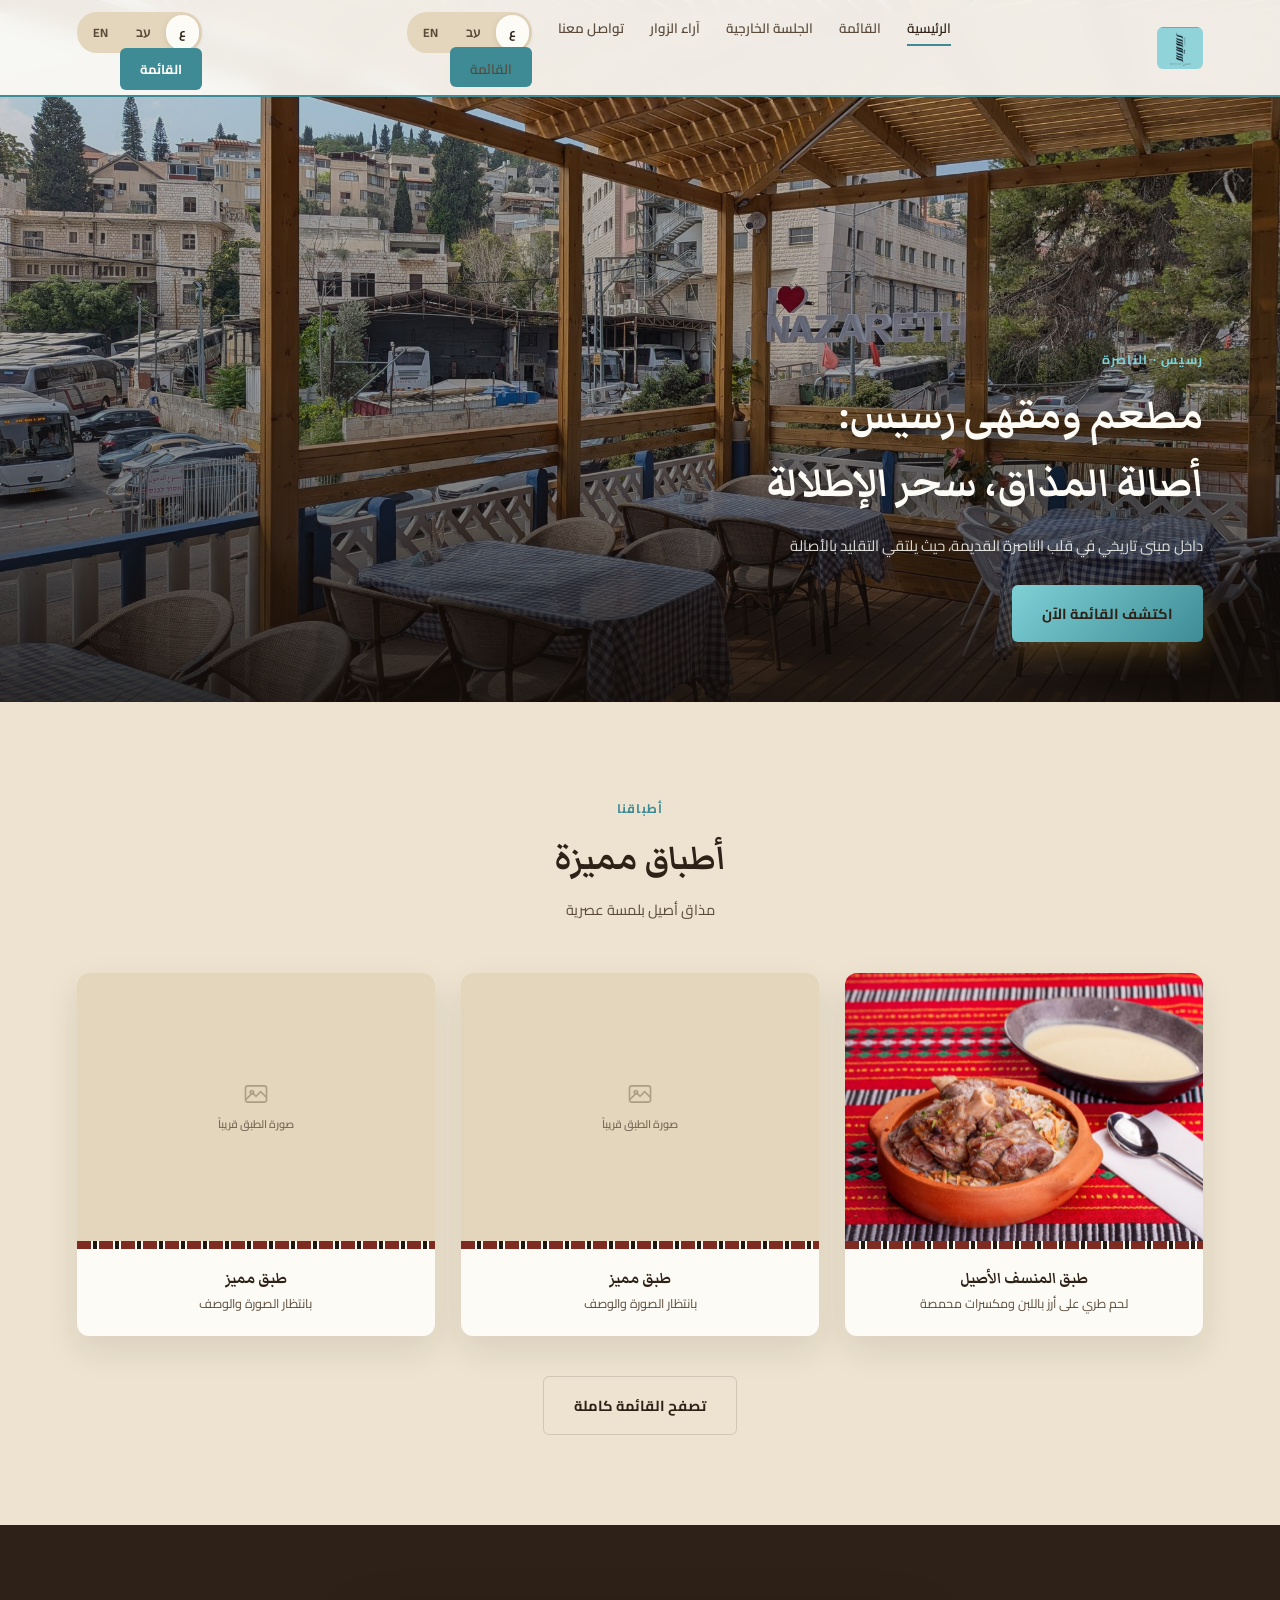
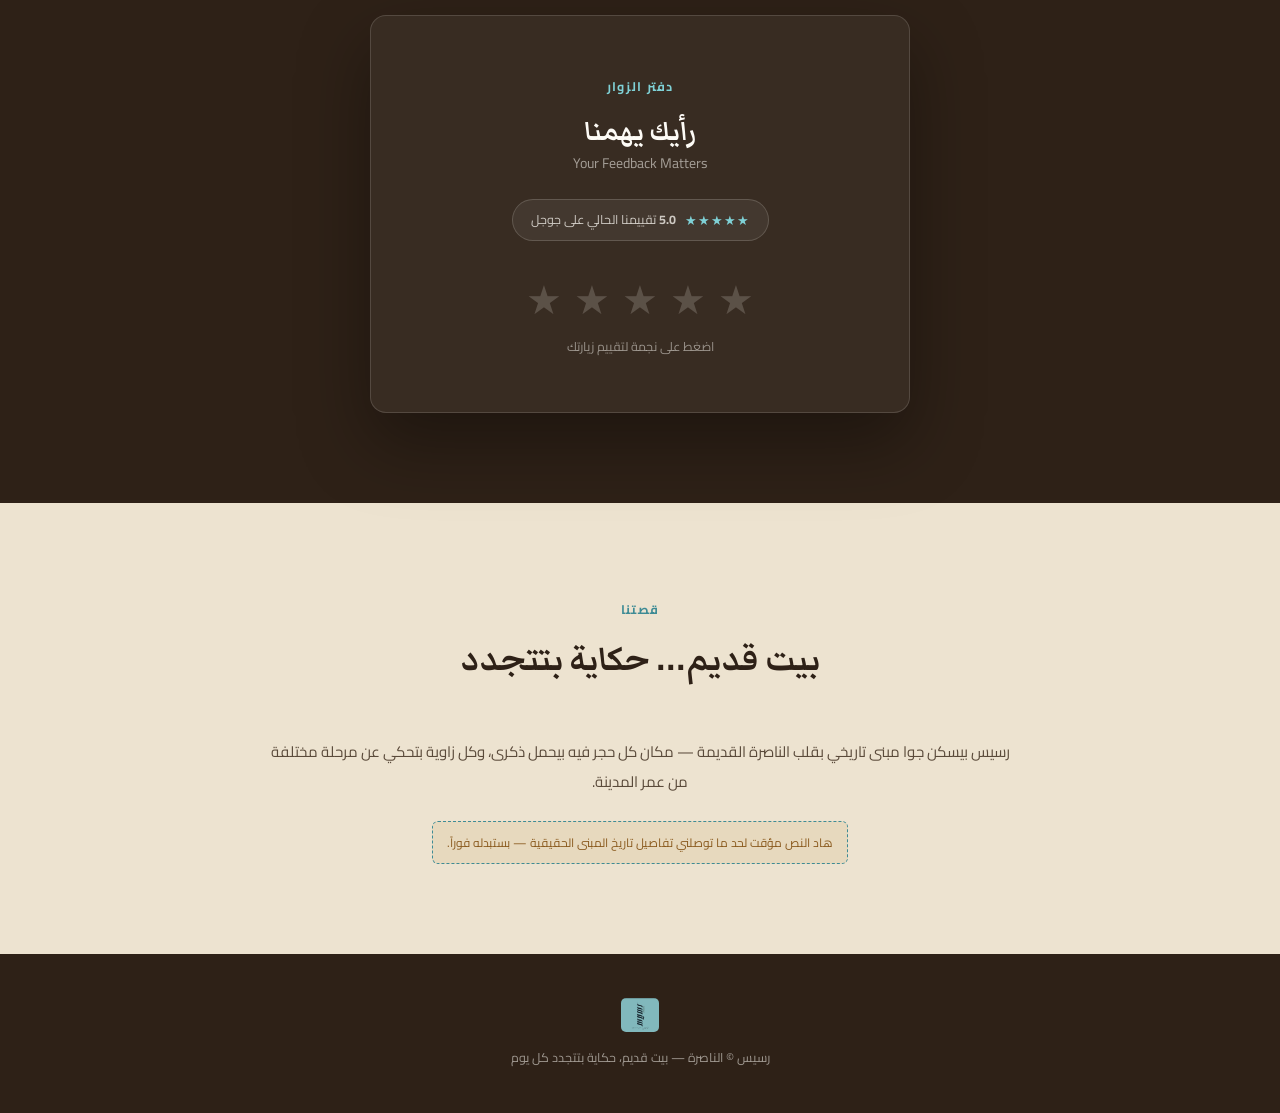
==== commit aab540a2: "Update menu references to use 'المنيو'" ====
--- a/index.html
+++ b/index.html
@@ -16,19 +16,27 @@
   <img class="nav-logo" src="assets/logo.png" alt="رسيس" />
   <ul class="nav-links">
     <li><a href="index.html" class="active" data-i18n="nav_home">الرئيسية</a></li>
-    <li><a href="menu.html" data-i18n="nav_menu">القائمة</a></li>
+    <li><a href="menu.html" data-i18n="nav_menu">المنيو</a></li>
     <li><a href="terrace.html" data-i18n="nav_terrace">الجلسة الخارجية</a></li>
     <li><a href="index.html#reviews" data-i18n="nav_reviews">آراء الزوار</a></li>
     <li><a href="contact.html" data-i18n="nav_contact">تواصل معنا</a></li>
+    <li class="nav-mobile-lang">
+      <div class="lang-switch">
+        <button class="active" type="button" data-lang="ar">ع</button>
+        <button type="button" data-lang="he">עב</button>
+        <button type="button" data-lang="en">EN</button>
+      </div>
+      <a class="nav-cta" href="https://rasis.auratech1.tech/menu-list" target="_blank" rel="noopener" data-i18n="nav_cta" style="width:100%; text-align:center;">المنيو</a>
+    </li>
   </ul>
   <button class="nav-toggle" type="button" aria-label="فتح القائمة"><span></span><span></span><span></span></button>
-  <div style="display:flex; align-items:center; gap:14px;">
+  <div class="nav-desktop-actions">
     <div class="lang-switch">
       <button class="active" type="button" data-lang="ar">ع</button>
       <button type="button" data-lang="he">עב</button>
       <button type="button" data-lang="en">EN</button>
     </div>
-    <a class="nav-cta" href="https://rasis.auratech1.tech/menu-list" target="_blank" rel="noopener" data-i18n="nav_cta">القائمة</a>
+    <a class="nav-cta" href="https://rasis.auratech1.tech/menu-list" target="_blank" rel="noopener" data-i18n="nav_cta">المنيو</a>
   </div>
 </nav>
 
@@ -38,7 +46,7 @@
     <span class="eyebrow" data-i18n="hero_eyebrow">رسيس · الناصرة</span>
     <h1 data-i18n="hero_title">مطعم ومقهى رسيس:<br/>أصالة المذاق، سحر الإطلالة</h1>
     <p data-i18n="hero_sub">داخل مبنى تاريخي في قلب الناصرة القديمة، حيث يلتقي التقليد بالأصالة</p>
-    <a class="btn btn-gold" href="https://rasis.auratech1.tech/menu-list" target="_blank" rel="noopener" data-i18n="hero_btn">اكتشف القائمة الآن</a>
+    <a class="btn btn-gold" href="https://rasis.auratech1.tech/menu-list" target="_blank" rel="noopener" data-i18n="hero_btn">اكتشف المنيو الآن</a>
   </div>
 </header>
 
@@ -67,7 +75,7 @@
     </div>
   </div>
   <div style="text-align:center; margin-top:40px;">
-    <a class="btn btn-outline-dark" href="menu.html" data-i18n="dishes_btn">تصفح القائمة كاملة</a>
+    <a class="btn btn-outline-dark" href="menu.html" data-i18n="dishes_btn">تصفح المنيو كامل</a>
   </div>
 </section>
 
--- a/style.css
+++ b/style.css
@@ -4,13 +4,17 @@
   --paper:#FDFBF6;
   --brown:#2E2117;
   --brown-soft:#5A4A3A;
-  --gold:#B8892F;
-  --gold-bright:#D2A94A;
+  --gold:#3E8B95;
+  --gold-bright:#7FD1D6;
   --plaid-red:#7E2B22;
   --plaid-black:#221812;
   --line:rgba(46,33,23,0.14);
   --display:'Markazi Text', serif;
   --body:'Cairo', sans-serif;
+}
+html[lang="he"]{
+  --display:'Frank Ruhl Libre', serif;
+  --body:'Heebo', sans-serif;
 }
 *{box-sizing:border-box;margin:0;padding:0;}
 html{scroll-behavior:smooth;}
@@ -74,8 +78,25 @@
 .nav-links a{ font-size:13.5px; font-weight:600; text-decoration:none; color:var(--brown-soft); transition:color .2s ease; padding-bottom:3px; border-bottom:2px solid transparent; }
 .nav-links a:hover, .nav-links a.active{ color:var(--brown); border-color:var(--gold); }
 .nav-cta{ font-size:13px; font-weight:700; background:var(--gold); color:var(--paper); padding:9px 20px; border-radius:6px; text-decoration:none; white-space:nowrap; }
-.nav-cta:hover{ background:#A47A28; }
+.nav-cta:hover{ background:#2F6E77; }
 @media(max-width:860px){ .nav-links{display:none;} }
+
+.nav-toggle{
+  display:none; flex-direction:column; gap:5px; background:none; border:none; cursor:pointer; padding:6px;
+}
+.nav-toggle span{ width:22px; height:2px; background:var(--brown); border-radius:2px; }
+@media(max-width:860px){
+  .nav-toggle{ display:flex; }
+  .nav-links{
+    display:none; position:absolute; top:100%; inset-inline:0; background:var(--paper);
+    flex-direction:column; align-items:center; gap:0; padding:8px 0; border-bottom:2px solid var(--gold);
+    box-shadow:0 12px 24px rgba(46,33,23,0.12);
+  }
+  .nav-links.open{ display:flex; }
+  .nav-links li{ width:100%; text-align:center; }
+  .nav-links a{ display:block; padding:14px 20px; border-bottom:1px solid var(--line); }
+  .nav-links a.active, .nav-links a:hover{ border-bottom:1px solid var(--line); background:var(--cream); }
+}
 
 .lang-switch{ display:flex; align-items:center; gap:2px; background:var(--cream-deep); border-radius:20px; padding:3px; }
 .lang-switch button{
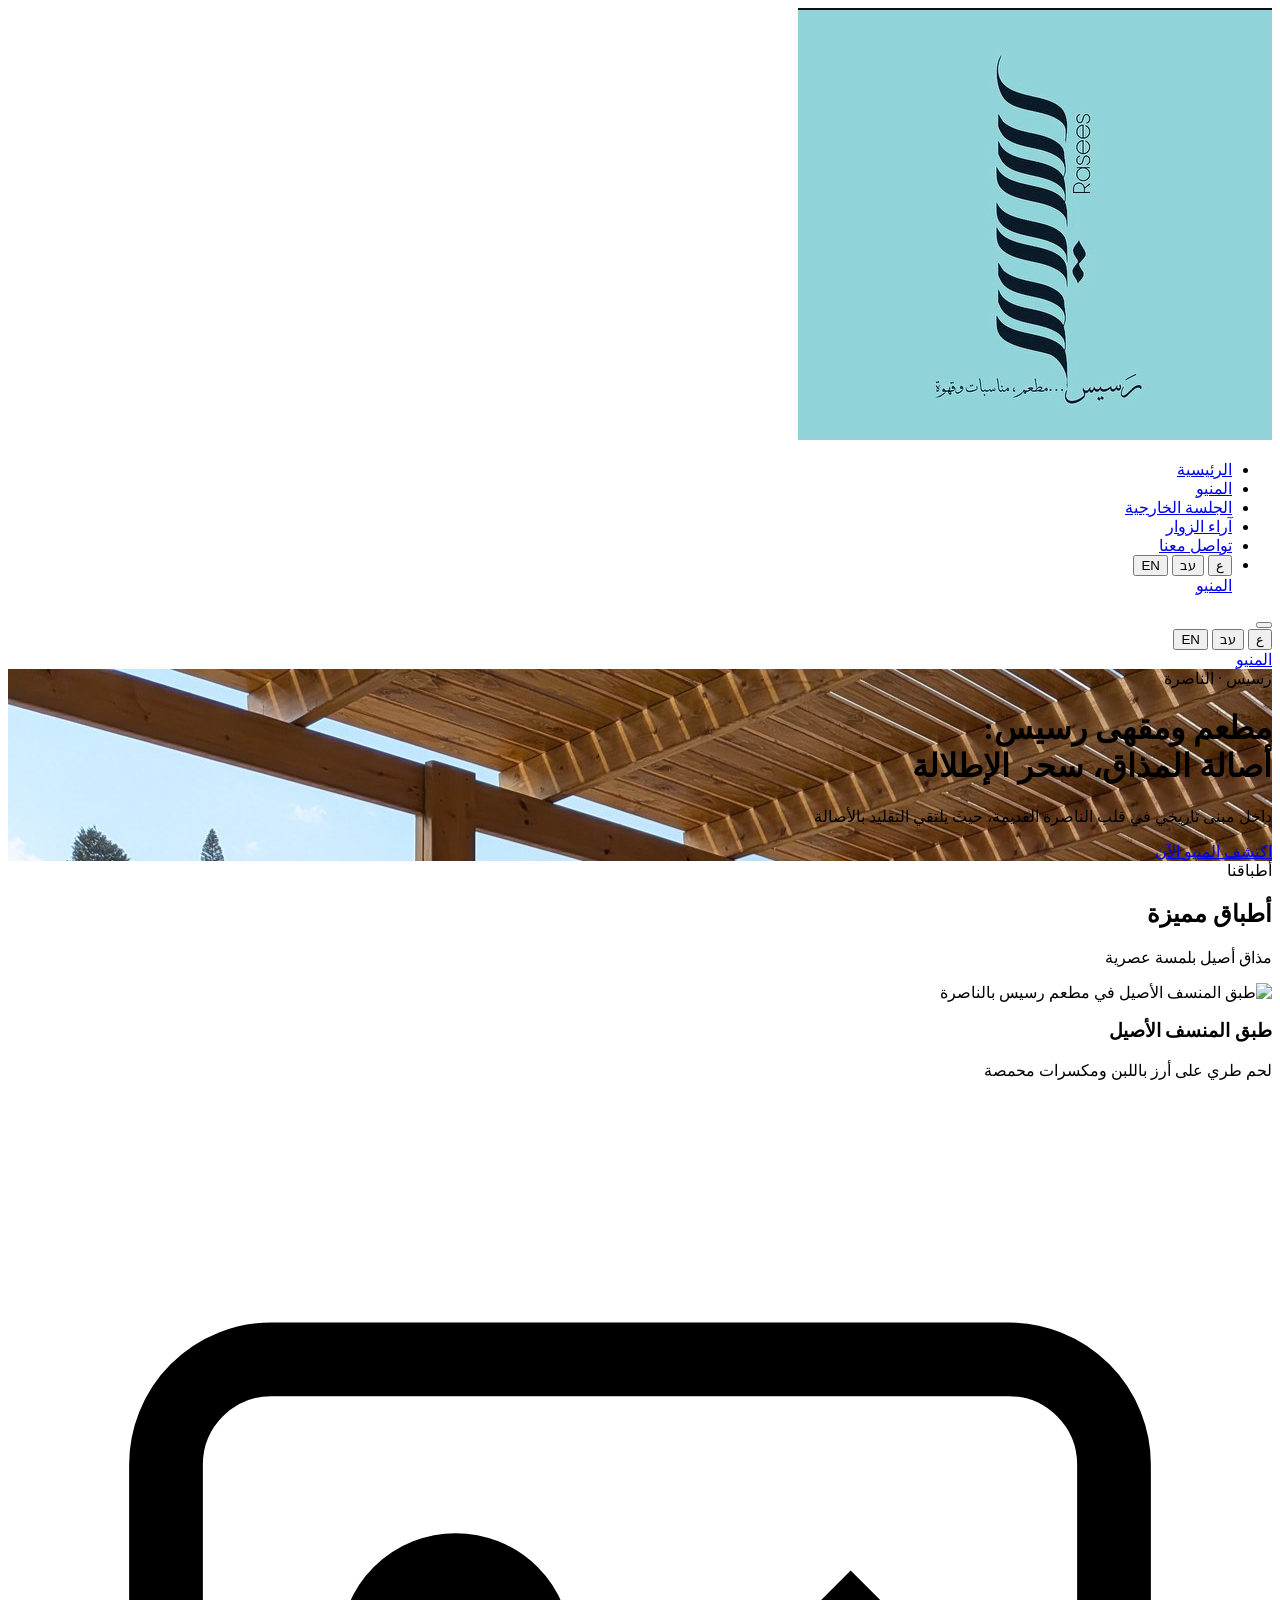
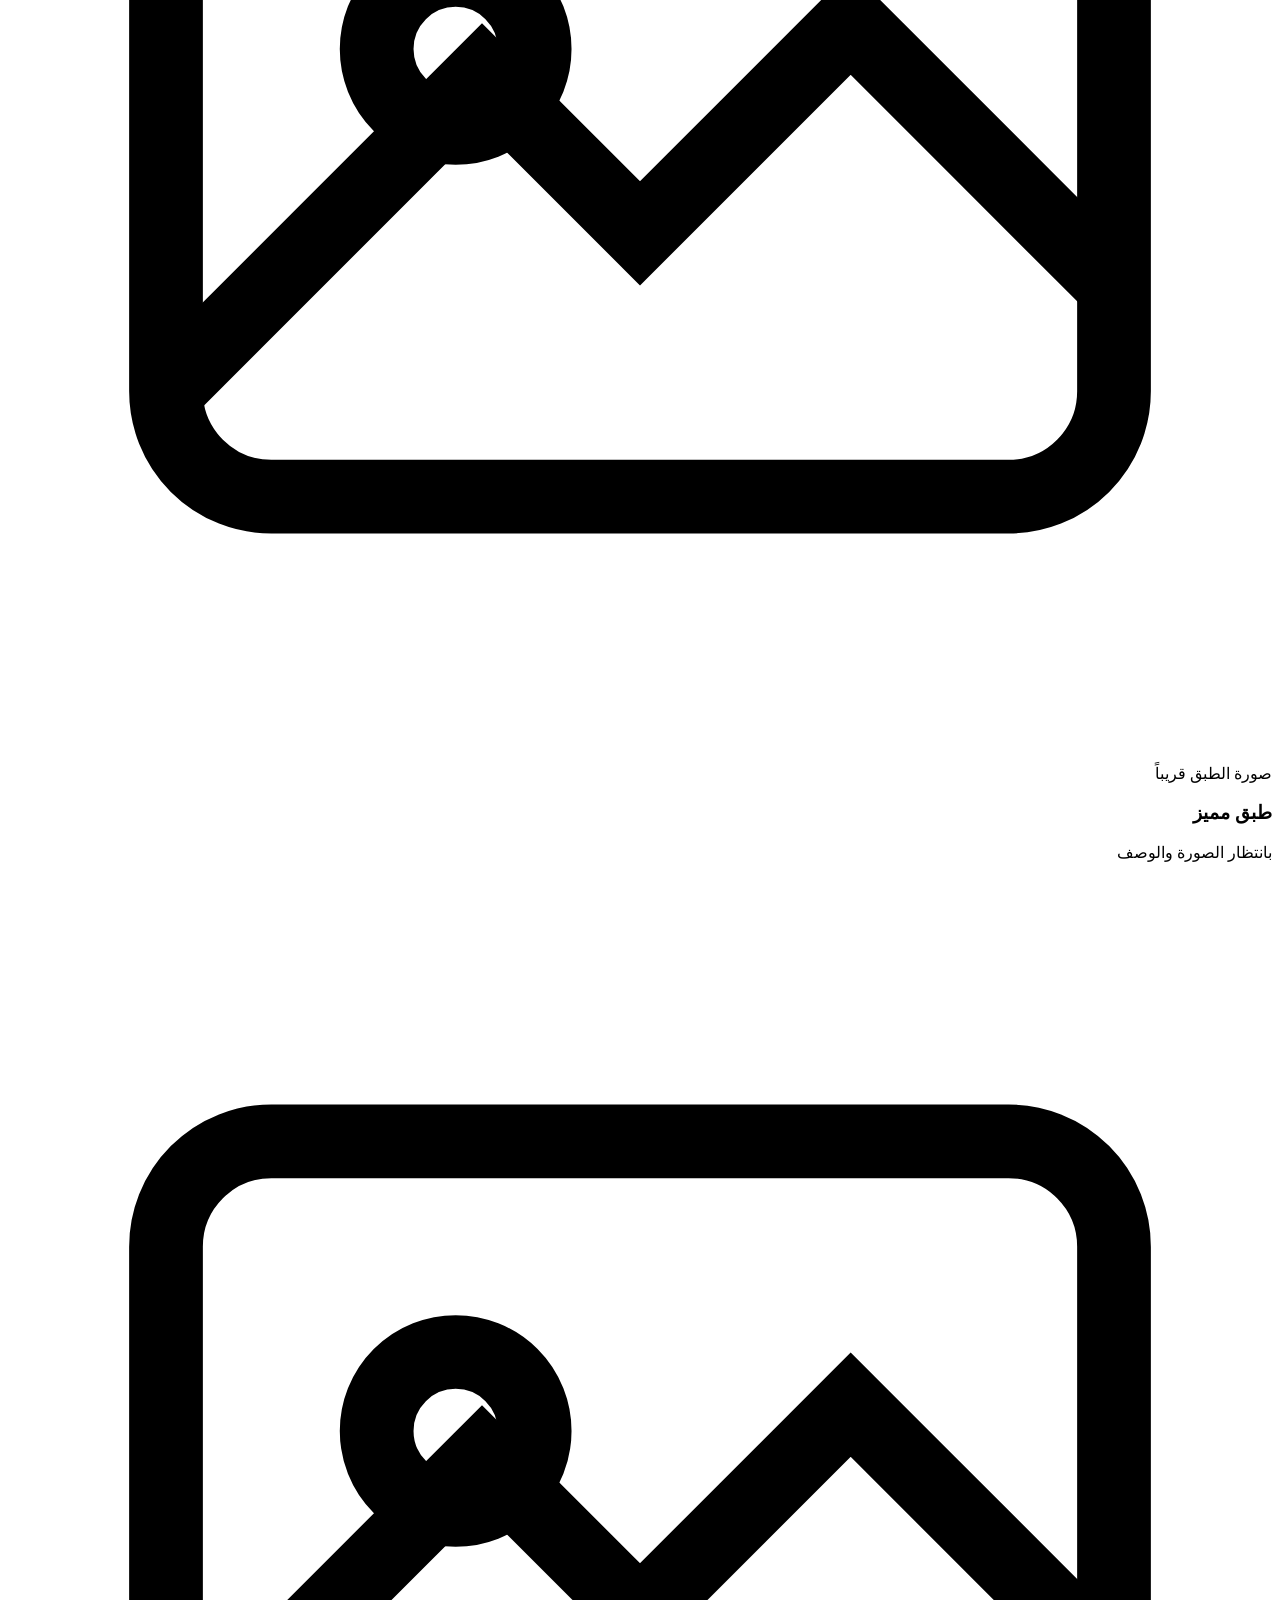
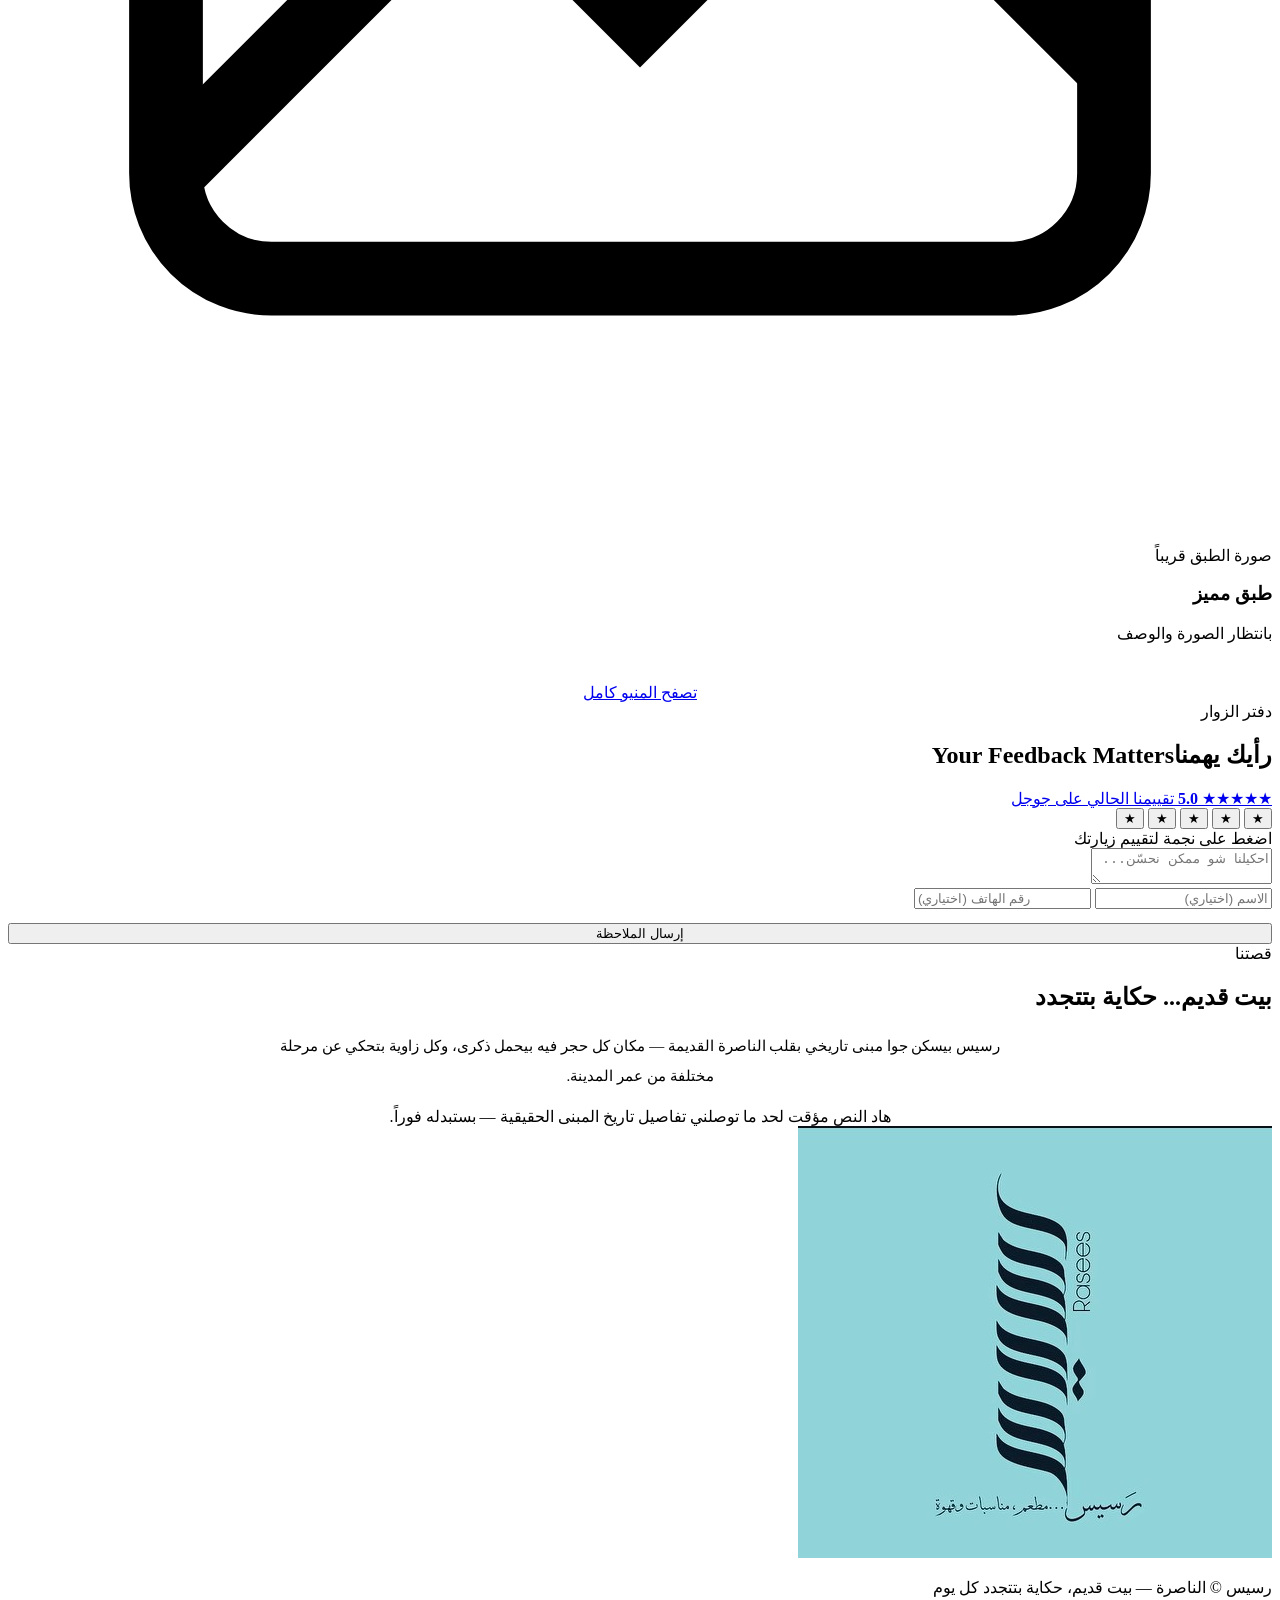
==== commit 876277f5: "Enhance SEO and update metadata in index.html Updated the title and meta description for better SEO." ====
--- a/index.html
+++ b/index.html
@@ -3,23 +3,79 @@
 <head>
 <meta charset="UTF-8" />
 <meta name="viewport" content="width=device-width, initial-scale=1.0" />
-<title data-i18n="meta_title_home">رسيس · مطعم ومقهى في قلب الناصرة القديمة</title>
-<meta name="description" content="رسيس - مطعم ومقهى داخل مبنى تاريخي في قلب الناصرة القديمة" />
+
+<title data-i18n="meta_title_home">رسيس مطعم ومقهى في الناصرة القديمة | أصالة وإطلالة</title>
+<meta name="description" content="مطعم ومقهى رسيس داخل مبنى تاريخي في قلب الناصرة القديمة. أطباق أصيلة وإطلالة ساحرة وتجربة طعام لا تُنسى بلمسة عصرية. احجزوا زيارتكم اليوم في رسيس بالناصرة." />
+<link rel="canonical" href="https://rasees.rest/" />
+
+<!-- Open Graph -->
+<meta property="og:type" content="restaurant.restaurant" />
+<meta property="og:site_name" content="رسيس" />
+<meta property="og:title" content="رسيس مطعم ومقهى في الناصرة القديمة | أصالة وإطلالة" />
+<meta property="og:description" content="مطعم ومقهى رسيس داخل مبنى تاريخي في قلب الناصرة القديمة. أطباق أصيلة وإطلالة ساحرة وتجربة طعام لا تُنسى بلمسة عصرية." />
+<meta property="og:image" content="https://rasees.rest/assets/terrace-hero.jpg" />
+<meta property="og:image:width" content="2000" />
+<meta property="og:image:height" content="1128" />
+<meta property="og:url" content="https://rasees.rest/" />
+<meta property="og:locale" content="ar_AR" />
+
+<!-- Twitter Card -->
+<meta name="twitter:card" content="summary_large_image" />
+<meta name="twitter:title" content="رسيس مطعم ومقهى في الناصرة القديمة | أصالة وإطلالة" />
+<meta name="twitter:description" content="مطعم ومقهى رسيس داخل مبنى تاريخي في قلب الناصرة القديمة. أطباق أصيلة وإطلالة ساحرة." />
+<meta name="twitter:image" content="https://rasees.rest/assets/terrace-hero.jpg" />
+
 <link rel="preconnect" href="https://fonts.googleapis.com" />
 <link rel="preconnect" href="https://fonts.gstatic.com" crossorigin />
 <link href="https://fonts.googleapis.com/css2?family=Markazi+Text:wght@500;600;700&family=Cairo:wght@300;400;500;600;700;800&family=Frank+Ruhl+Libre:wght@500;600;700&family=Heebo:wght@300;400;500;600;700&display=swap" rel="stylesheet" />
-<link rel="stylesheet" href="style.css" />
+<link rel="stylesheet" href="style.min.css" />
+
+<!-- Structured Data -->
+<script type="application/ld+json">
+{
+  "@context": "https://schema.org",
+  "@type": "Restaurant",
+  "name": "رسيس",
+  "image": "https://rasees.rest/assets/terrace-hero.jpg",
+  "url": "https://rasees.rest/",
+  "telephone": "+972549188668",
+  "servesCuisine": ["Middle Eastern", "Mediterranean", "Levantine"],
+  "priceRange": "$$",
+  "address": {
+    "@type": "PostalAddress",
+    "streetAddress": "شارع توفيق زياد 17",
+    "addressLocality": "الناصرة",
+    "postalCode": "1600943",
+    "addressCountry": "IL"
+  },
+  "openingHoursSpecification": {
+    "@type": "OpeningHoursSpecification",
+    "dayOfWeek": ["Sunday", "Monday", "Tuesday", "Wednesday", "Thursday", "Friday", "Saturday"],
+    "closes": "23:00"
+  },
+  "sameAs": [
+    "https://www.instagram.com/rasees.rest/",
+    "https://www.facebook.com/people/%D8%B1%D8%B3%D9%8A%D8%B3-%D9%85%D8%B7%D8%B9%D9%85-%D9%88%D9%85%D9%82%D9%87%D9%89/61567522332146/",
+    "https://g.page/r/CQu_UpilLZgMEAE/review"
+  ],
+  "aggregateRating": {
+    "@type": "AggregateRating",
+    "ratingValue": "5.0",
+    "reviewCount": "1"
+  }
+}
+</script>
 </head>
 <body>
 
 <nav class="nav">
-  <img class="nav-logo" src="assets/logo.png" alt="رسيس" />
+  <img class="nav-logo" src="assets/logo.png" alt="شعار مطعم رسيس - الناصرة" />
   <ul class="nav-links">
-    <li><a href="index.html" class="active" data-i18n="nav_home">الرئيسية</a></li>
-    <li><a href="menu.html" data-i18n="nav_menu">المنيو</a></li>
-    <li><a href="terrace.html" data-i18n="nav_terrace">الجلسة الخارجية</a></li>
-    <li><a href="index.html#reviews" data-i18n="nav_reviews">آراء الزوار</a></li>
-    <li><a href="contact.html" data-i18n="nav_contact">تواصل معنا</a></li>
+    <li><a href="https://rasees.rest/" class="active" data-i18n="nav_home">الرئيسية</a></li>
+    <li><a href="https://rasees.rest/menu.html" data-i18n="nav_menu">المنيو</a></li>
+    <li><a href="https://rasees.rest/terrace.html" data-i18n="nav_terrace">الجلسة الخارجية</a></li>
+    <li><a href="https://rasees.rest/#reviews" data-i18n="nav_reviews">آراء الزوار</a></li>
+    <li><a href="https://rasees.rest/contact.html" data-i18n="nav_contact">تواصل معنا</a></li>
     <li class="nav-mobile-lang">
       <div class="lang-switch">
         <button class="active" type="button" data-lang="ar">ع</button>
@@ -59,7 +115,12 @@
   </div>
   <div class="dish-grid">
     <div class="dish-card">
-      <div class="dish-photo"><img src="assets/dish-mansaf.jpg" alt="طبق المنسف الأصيل" /></div>
+      <div class="dish-photo">
+        <picture>
+          <source srcset="assets/dish-mansaf.webp" type="image/webp" />
+          <img src="assets/dish-mansaf.jpg" alt="طبق المنسف الأصيل في مطعم رسيس بالناصرة" loading="lazy" width="963" height="628" />
+        </picture>
+      </div>
       <div class="plaid"></div>
       <div class="dish-info"><h3 data-i18n="dish1_name">طبق المنسف الأصيل</h3><p data-i18n="dish1_desc">لحم طري على أرز باللبن ومكسرات محمصة</p></div>
     </div>
@@ -75,7 +136,7 @@
     </div>
   </div>
   <div style="text-align:center; margin-top:40px;">
-    <a class="btn btn-outline-dark" href="menu.html" data-i18n="dishes_btn">تصفح المنيو كامل</a>
+    <a class="btn btn-outline-dark" href="https://rasees.rest/menu.html" data-i18n="dishes_btn">تصفح المنيو كامل</a>
   </div>
 </section>
 
@@ -128,11 +189,11 @@
 </section>
 
 <footer>
-  <img class="footer-logo" src="assets/logo.png" alt="رسيس" />
+  <img class="footer-logo" src="assets/logo.png" alt="شعار مطعم رسيس" loading="lazy" />
   <p data-i18n="footer_tagline">رسيس © الناصرة — بيت قديم، حكاية بتتجدد كل يوم</p>
 </footer>
 
-<script src="i18n.js"></script>
-<script src="script.js"></script>
+<script src="i18n.min.js"></script>
+<script src="script.min.js"></script>
 </body>
 </html>
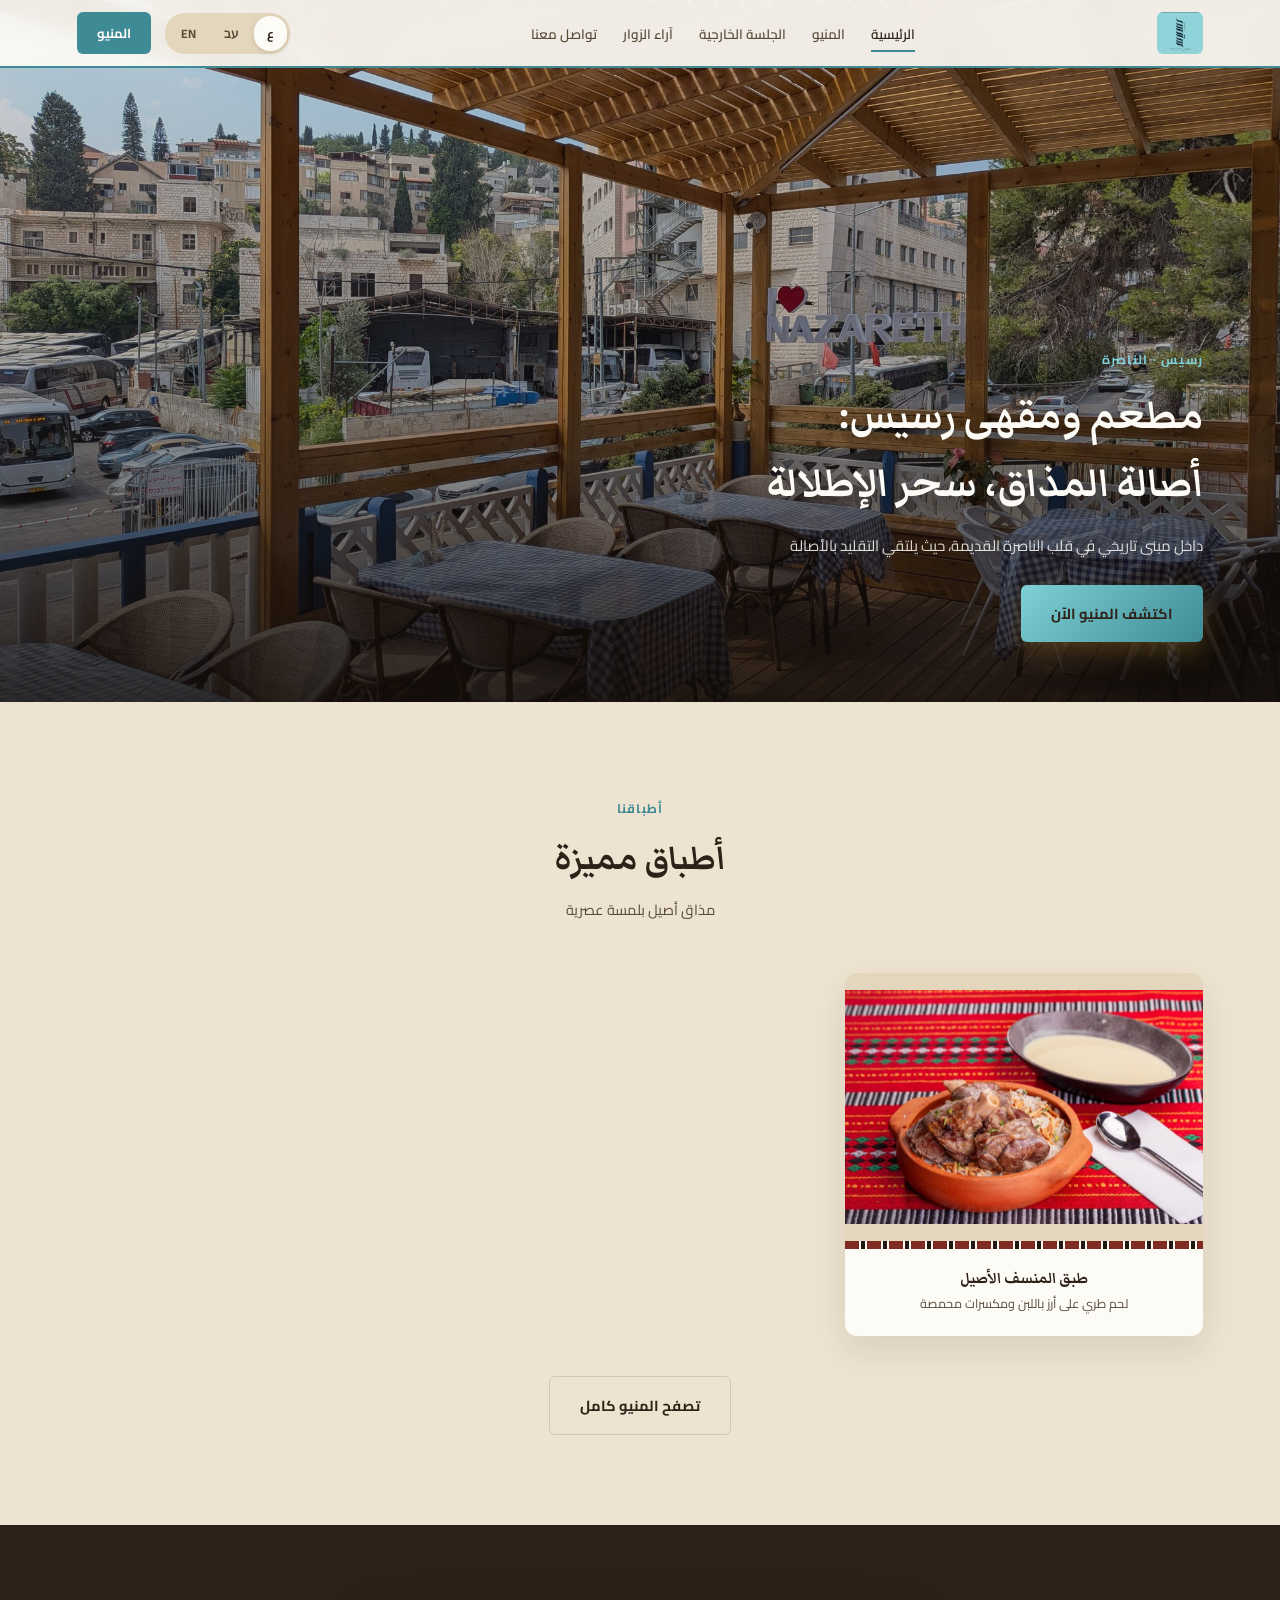
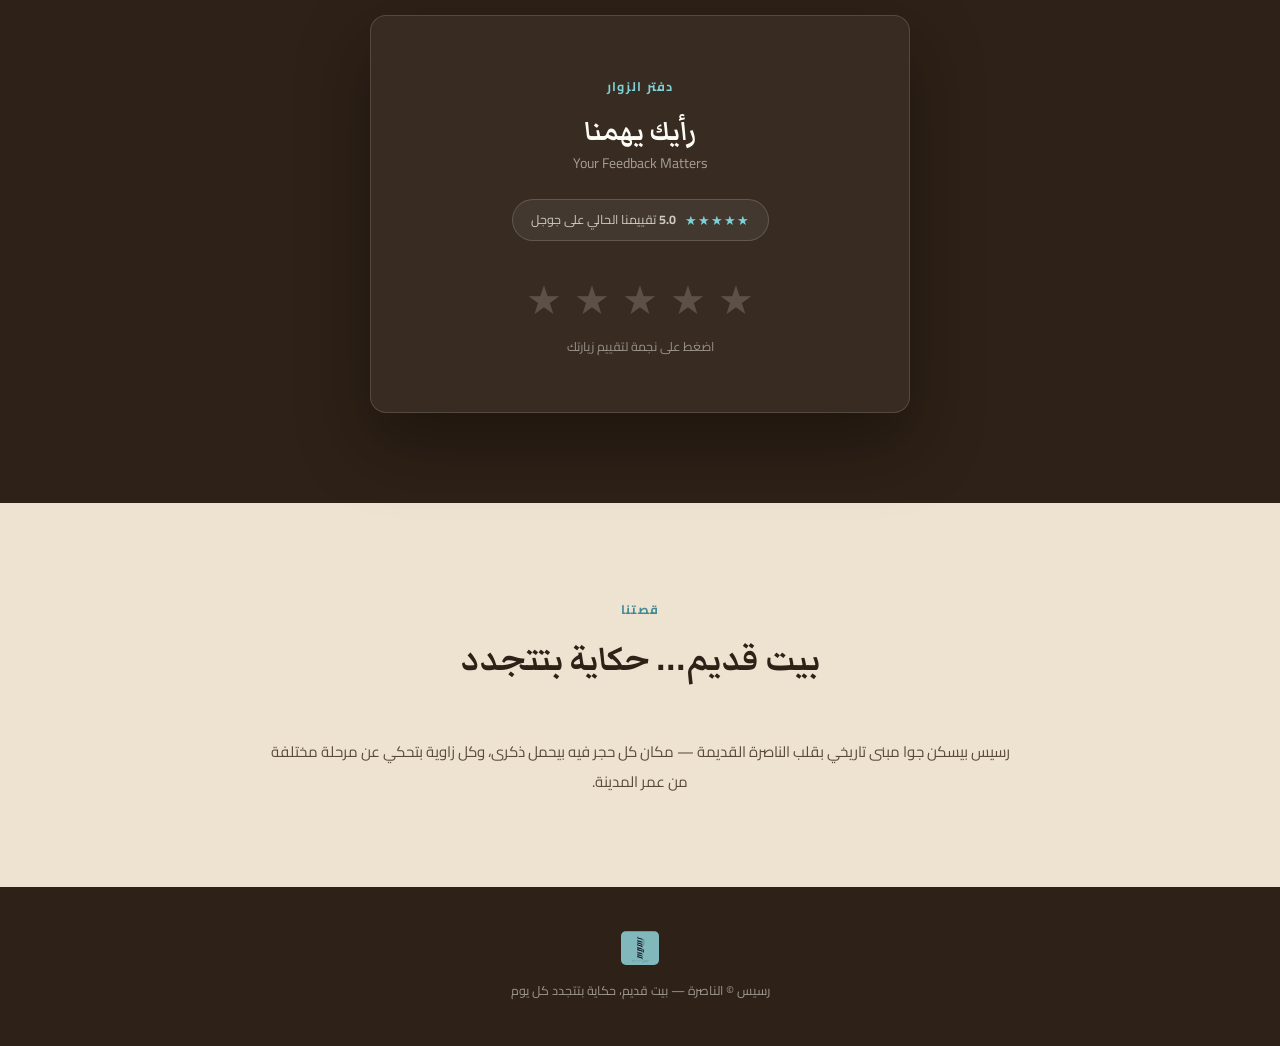
==== commit 64dc649f: "Add favicon links and modify dish grid structure Added favicon links and updated dish grid layout." ====
--- a/index.html
+++ b/index.html
@@ -24,6 +24,11 @@
 <meta name="twitter:title" content="رسيس مطعم ومقهى في الناصرة القديمة | أصالة وإطلالة" />
 <meta name="twitter:description" content="مطعم ومقهى رسيس داخل مبنى تاريخي في قلب الناصرة القديمة. أطباق أصيلة وإطلالة ساحرة." />
 <meta name="twitter:image" content="https://rasees.rest/assets/terrace-hero.jpg" />
+
+<link rel="icon" type="image/x-icon" href="assets/favicon.ico" />
+<link rel="icon" type="image/png" sizes="16x16" href="assets/favicon-16x16.png" />
+<link rel="icon" type="image/png" sizes="32x32" href="assets/favicon-32x32.png" />
+<link rel="apple-touch-icon" sizes="180x180" href="assets/apple-touch-icon.png" />
 
 <link rel="preconnect" href="https://fonts.googleapis.com" />
 <link rel="preconnect" href="https://fonts.gstatic.com" crossorigin />
@@ -113,7 +118,7 @@
     <h2 class="sec-title" data-i18n="dishes_title">أطباق مميزة</h2>
     <p class="sec-sub" data-i18n="dishes_sub">مذاق أصيل بلمسة عصرية</p>
   </div>
-  <div class="dish-grid">
+  <div class="dish-grid single-card">
     <div class="dish-card">
       <div class="dish-photo">
         <picture>
@@ -123,16 +128,6 @@
       </div>
       <div class="plaid"></div>
       <div class="dish-info"><h3 data-i18n="dish1_name">طبق المنسف الأصيل</h3><p data-i18n="dish1_desc">لحم طري على أرز باللبن ومكسرات محمصة</p></div>
-    </div>
-    <div class="dish-card">
-      <div class="dish-photo ph"><span class="ph-icon"><svg viewBox="0 0 24 24" fill="none" stroke="currentColor" stroke-width="1.4"><rect x="3" y="5" width="18" height="14" rx="2"/><circle cx="8.5" cy="10.5" r="1.5"/><path d="M21 15l-5-5-4 4-3-3-6 6"/></svg></span><span class="ph-text" data-i18n="dish_ph_soon">صورة الطبق قريباً</span></div>
-      <div class="plaid"></div>
-      <div class="dish-info"><h3 data-i18n="dish_ph_name">طبق مميز</h3><p data-i18n="dish_ph_desc">بانتظار الصورة والوصف</p></div>
-    </div>
-    <div class="dish-card">
-      <div class="dish-photo ph"><span class="ph-icon"><svg viewBox="0 0 24 24" fill="none" stroke="currentColor" stroke-width="1.4"><rect x="3" y="5" width="18" height="14" rx="2"/><circle cx="8.5" cy="10.5" r="1.5"/><path d="M21 15l-5-5-4 4-3-3-6 6"/></svg></span><span class="ph-text" data-i18n="dish_ph_soon">صورة الطبق قريباً</span></div>
-      <div class="plaid"></div>
-      <div class="dish-info"><h3 data-i18n="dish_ph_name">طبق مميز</h3><p data-i18n="dish_ph_desc">بانتظار الصورة والوصف</p></div>
     </div>
   </div>
   <div style="text-align:center; margin-top:40px;">
@@ -180,11 +175,10 @@
     <h2 class="sec-title" data-i18n="story_title">بيت قديم... حكاية بتتجدد</h2>
   </div>
   <div style="max-width:760px; margin:0 auto; text-align:center;">
-    <p style="font-size:15px; line-height:2; color:var(--brown-soft); margin-bottom:16px;" data-i18n="story_p">
+    <p style="font-size:15px; line-height:2; color:var(--brown-soft);" data-i18n="story_p">
       رسيس بيسكن جوا مبنى تاريخي بقلب الناصرة القديمة — مكان كل حجر فيه بيحمل ذكرى، وكل زاوية
       بتحكي عن مرحلة مختلفة من عمر المدينة.
     </p>
-    <div class="note-tag" data-i18n="story_note">هاد النص مؤقت لحد ما توصلني تفاصيل تاريخ المبنى الحقيقية — بستبدله فوراً.</div>
   </div>
 </section>
 
--- a/style.min.css
+++ b/style.min.css
@@ -0,0 +1 @@
+:root{--cream:#EDE3D0;--cream-deep:#E4D6BC;--paper:#FDFBF6;--brown:#2E2117;--brown-soft:#5A4A3A;--gold:#3E8B95;--gold-bright:#7FD1D6;--plaid-red:#7E2B22;--plaid-black:#221812;--line:rgba(46,33,23,0.14);--display:'Markazi Text',serif;--body:'Cairo',sans-serif}html[lang=he]{--display:'Frank Ruhl Libre',serif;--body:'Heebo',sans-serif}*{box-sizing:border-box;margin:0;padding:0}html{scroll-behavior:smooth}body{font-family:var(--body);color:var(--brown);background:var(--cream);-webkit-font-smoothing:antialiased;overflow-x:hidden}img{max-width:100%;display:block}a{color:inherit}ul{list-style:none}.plaid{height:8px;width:100%;background:repeating-linear-gradient(90deg,var(--plaid-red) 0 14px,var(--paper) 14px 16px,var(--plaid-black) 16px 20px,var(--paper) 20px 22px)}.eyebrow{display:inline-block;font-size:12.5px;font-weight:700;letter-spacing:.1em;color:var(--gold);text-transform:uppercase;margin-bottom:12px}.sec-head{text-align:center;max-width:640px;margin:0 auto 50px}.sec-title{font-family:var(--display);font-weight:700;font-size:clamp(28px,3.8vw,42px);color:var(--brown);line-height:1.3}.sec-sub{font-size:14.5px;color:var(--brown-soft);margin-top:10px;line-height:1.8}section{padding:90px 6vw}.btn{display:inline-flex;align-items:center;justify-content:center;gap:8px;font-family:var(--body);font-size:14.5px;font-weight:700;padding:15px 30px;border-radius:6px;text-decoration:none;cursor:pointer;transition:transform .18s ease,box-shadow .18s ease,background .18s ease;border:none}.btn-gold{background:linear-gradient(135deg,var(--gold-bright),var(--gold));color:#2e2117;box-shadow:0 10px 24px rgba(184,137,47,.32)}.btn-gold:hover{transform:translateY(-2px);box-shadow:0 14px 28px rgba(184,137,47,.4)}.btn-outline{background:0 0;color:var(--paper);border:1.5px solid rgba(253,251,246,.5)}.btn-outline:hover{border-color:var(--gold-bright);color:var(--gold-bright)}.btn-outline-dark{background:0 0;color:var(--brown);border:1.5px solid var(--line)}.btn-outline-dark:hover{border-color:var(--gold);color:var(--gold)}.ph-icon{width:28px;height:28px;opacity:.4;color:var(--brown-soft)}.ph-icon svg{width:100%;height:100%}.ph-text{font-size:11px;font-weight:600;line-height:1.6;opacity:.6;text-align:center}.nav{position:fixed;top:0;inset-inline:0;z-index:60;display:flex;align-items:center;justify-content:space-between;gap:20px;padding:12px 6vw;background:rgba(253,251,246,.92);backdrop-filter:blur(10px);border-bottom:2px solid var(--gold)}.nav-logo{height:42px;width:auto;border-radius:6px}.nav-links{display:flex;gap:26px;flex:1;justify-content:center}.nav-links a{font-size:13.5px;font-weight:600;text-decoration:none;color:var(--brown-soft);transition:color .2s ease;padding-bottom:3px;border-bottom:2px solid transparent}.nav-links a.active,.nav-links a:hover{color:var(--brown);border-color:var(--gold)}.nav-cta{font-size:13px;font-weight:700;background:var(--gold);color:var(--paper);padding:9px 20px;border-radius:6px;text-decoration:none;white-space:nowrap}.nav-cta:hover{background:#2f6e77}@media(max-width:860px){.nav-links{display:none}}.nav-toggle{display:none;flex-direction:column;gap:5px;background:0 0;border:none;cursor:pointer;padding:6px}.nav-toggle span{width:22px;height:2px;background:var(--brown);border-radius:2px}.nav-desktop-actions{display:flex;align-items:center;gap:14px}@media(max-width:860px){.nav{padding:10px 5vw;gap:10px}.nav-logo{height:34px}.nav-toggle{display:flex}.nav-desktop-actions{display:none}.nav-links{display:none;position:absolute;top:100%;inset-inline:0;background:var(--paper);flex-direction:column;align-items:stretch;gap:0;padding:6px 0 18px;border-bottom:2px solid var(--gold);box-shadow:0 12px 24px rgba(46,33,23,.12);max-height:calc(100vh - 60px);overflow-y:auto}.nav-links.open{display:flex}.nav-links li{width:100%;text-align:center}.nav-links a{display:block;padding:15px 20px;border-bottom:1px solid var(--line)}.nav-links a.active,.nav-links a:hover{border-bottom:1px solid var(--line);background:var(--cream)}}.nav-mobile-lang{display:none}@media(max-width:860px){.nav-mobile-lang{display:flex;flex-direction:column;align-items:center;gap:14px;padding:18px 20px 4px;width:100%}}.lang-switch{display:flex;align-items:center;gap:2px;background:var(--cream-deep);border-radius:20px;padding:3px}.lang-switch button{font-family:var(--body);font-size:12px;font-weight:700;border:none;background:0 0;color:var(--brown-soft);padding:6px 13px;border-radius:16px;cursor:pointer;transition:background .2s ease,color .2s ease}.lang-switch button.active{background:var(--paper);color:var(--brown);box-shadow:0 2px 6px rgba(46,33,23,.12)}.lang-switch button:hover:not(.active){color:var(--brown)}.photo-hero{position:relative;min-height:78vh;display:flex;align-items:flex-end;background-size:cover;background-position:center;margin-top:0}.photo-hero::before{content:'';position:absolute;inset:0;background:linear-gradient(180deg,rgba(20,14,10,.15) 0,rgba(20,14,10,.35) 55%,rgba(20,14,10,.86) 100%)}.photo-hero-inner{position:relative;z-index:2;padding:60px 6vw 60px;max-width:640px}.photo-hero .eyebrow{color:var(--gold-bright)}.photo-hero h1{font-family:var(--display);font-weight:700;color:var(--paper);font-size:clamp(30px,4.6vw,50px);line-height:1.35;text-shadow:0 4px 18px rgba(0,0,0,.4)}.photo-hero p{color:rgba(253,251,246,.85);font-size:15px;margin-top:14px;line-height:1.8;max-width:480px}.photo-hero .btn{margin-top:26px}.hero-noimg{aspect-ratio:16/8;background:var(--brown);display:flex;flex-direction:column;align-items:center;justify-content:center;gap:10px;color:rgba(253,251,246,.5)}.dish-grid{display:grid;grid-template-columns:repeat(3,1fr);gap:26px;max-width:1140px;margin:0 auto}@media(max-width:860px){.dish-grid{grid-template-columns:repeat(2,1fr)}}@media(max-width:560px){.dish-grid{grid-template-columns:1fr}}.dish-card{background:var(--paper);border-radius:12px;overflow:hidden;box-shadow:0 14px 34px rgba(46,33,23,.1);transition:transform .22s ease,box-shadow .22s ease}.dish-card:hover{transform:translateY(-4px);box-shadow:0 20px 44px rgba(46,33,23,.16)}.dish-photo{aspect-ratio:4/3;overflow:hidden;background:var(--cream-deep);display:flex;align-items:center;justify-content:center}.dish-photo img{width:100%;height:100%;object-fit:cover}.dish-photo.ph{flex-direction:column;gap:8px}.dish-info{padding:18px 20px 22px;text-align:center}.dish-info h3{font-family:var(--display);font-size:19px;color:var(--brown);margin-bottom:4px}.dish-info p{font-size:12.5px;color:var(--brown-soft);line-height:1.6}.reviews-sec{background:var(--brown);color:var(--paper)}.reviews-sec .eyebrow{color:var(--gold-bright)}.rv-card{max-width:540px;margin:0 auto;text-align:center;background:rgba(253,251,246,.05);border:1px solid rgba(253,251,246,.14);border-radius:16px;padding:54px 40px;box-shadow:0 30px 70px rgba(0,0,0,.35)}.rv-card h2{font-family:var(--display);font-weight:700;font-size:clamp(26px,3.4vw,34px);color:var(--paper);line-height:1.3;margin-bottom:6px}.rv-card .en{display:block;font-family:var(--body);font-weight:400;font-size:14px;color:rgba(253,251,246,.55);margin-bottom:26px}.google-mini{display:inline-flex;align-items:center;gap:9px;margin-bottom:28px;background:rgba(253,251,246,.06);border:1px solid rgba(253,251,246,.16);border-radius:30px;padding:8px 18px;text-decoration:none;transition:background .2s ease}.google-mini:hover{background:rgba(253,251,246,.11)}.google-mini .stars-mini{color:var(--gold-bright);font-size:13px;letter-spacing:1px}.google-mini span.txt{font-size:12.5px;color:rgba(253,251,246,.75)}.stars{display:flex;justify-content:center;gap:8px;margin-top:6px}.star{font-size:40px;background:0 0;border:none;cursor:pointer;color:rgba(253,251,246,.18);transition:color .18s ease,transform .18s cubic-bezier(.34,1.56,.64,1);padding:2px}.star.hovered,.star:hover{transform:scale(1.15)}.star.selected{color:var(--gold-bright)}.star.pop{animation:pop .3s cubic-bezier(.34,1.56,.64,1) forwards}@keyframes pop{50%{transform:scale(1.35)}}.ledger-hint{font-size:12.5px;color:rgba(253,251,246,.5);margin-top:10px}.rv-panel{margin-top:24px;text-align:right}.rv-panel.hidden{display:none}.rv-panel textarea{width:100%;font-family:var(--body);font-size:14px;color:var(--paper);background:rgba(253,251,246,.06);border:1px solid rgba(253,251,246,.16);border-radius:8px;padding:14px 16px;resize:none;min-height:90px;outline:0;line-height:1.7}.rv-panel textarea::placeholder{color:rgba(253,251,246,.35)}.rv-panel textarea:focus{border-color:var(--gold)}.optional-contact{display:flex;gap:10px;margin-top:10px}.optional-contact input{width:100%;font-family:var(--body);font-size:13.5px;color:var(--paper);background:rgba(253,251,246,.06);border:1px solid rgba(253,251,246,.16);border-radius:8px;padding:11px 14px;outline:0}.optional-contact input::placeholder{color:rgba(253,251,246,.35)}.optional-contact input:focus{border-color:var(--gold)}@media(max-width:420px){.optional-contact{flex-direction:column}}.rv-thanks{margin-top:22px;font-size:13.5px;color:var(--gold-bright);background:rgba(210,169,74,.12);border-radius:8px;padding:13px 16px;font-weight:600}.rv-thanks.hidden{display:none}.gallery-grid{display:grid;grid-template-columns:repeat(4,1fr);gap:16px;max-width:1140px;margin:0 auto}@media(max-width:900px){.gallery-grid{grid-template-columns:repeat(2,1fr)}}.gallery-slot{aspect-ratio:1/1;border-radius:10px;overflow:hidden;display:flex;flex-direction:column;align-items:center;justify-content:center;gap:8px}.gallery-slot.ph{border:1.5px dashed var(--line);background:var(--paper)}.gallery-slot.has-img img{width:100%;height:100%;object-fit:cover}.feature-block{display:grid;grid-template-columns:1fr 1.2fr;gap:0;align-items:stretch;background:var(--paper);border-radius:14px;overflow:hidden;margin-bottom:26px;box-shadow:0 14px 34px rgba(46,33,23,.08)}.feature-block:nth-child(2n){grid-template-columns:1.2fr 1fr}.feature-block:nth-child(2n) .feature-photo{order:2}@media(max-width:760px){.feature-block,.feature-block:nth-child(2n){grid-template-columns:1fr}.feature-block:nth-child(2n) .feature-photo{order:0}}.feature-photo{min-height:220px;overflow:hidden}.feature-photo img{width:100%;height:100%;object-fit:cover}.feature-text{padding:36px 34px;display:flex;flex-direction:column;justify-content:center}.feature-text h2{font-family:var(--display);font-size:23px;color:var(--brown);margin-bottom:10px;font-weight:700}.feature-text p{font-size:14px;color:var(--brown-soft);line-height:1.85}.contact-grid{display:grid;grid-template-columns:1.15fr 1fr;gap:26px;max-width:1100px;margin:0 auto}@media(max-width:860px){.contact-grid{grid-template-columns:1fr}}.map-wrap{border-radius:14px;overflow:hidden;min-height:420px;box-shadow:0 14px 34px rgba(46,33,23,.1)}.map-wrap iframe{width:100%;height:100%;min-height:420px;border:0}.contact-card{background:var(--paper);border-radius:14px;padding:38px 34px;box-shadow:0 14px 34px rgba(46,33,23,.1)}.contact-card h2{font-family:var(--display);font-size:22px;margin-bottom:22px;color:var(--brown);font-weight:700}.contact-list{margin-bottom:26px}.contact-list li{display:flex;align-items:center;gap:12px;font-size:14px;padding:10px 0;border-bottom:1px solid var(--line)}.contact-list li:last-child{border-bottom:none}.contact-list a{text-decoration:none;transition:color .2s ease}.contact-list a:hover{color:var(--gold)}.ci{width:19px;height:19px;flex-shrink:0;color:var(--gold)}.ci svg{width:100%;height:100%}.contact-form{display:flex;flex-direction:column;gap:12px}.contact-form input,.contact-form textarea{width:100%;font-family:var(--body);font-size:14px;color:var(--brown);background:var(--cream);border:1.5px solid var(--line);border-radius:8px;padding:13px 15px;outline:0;resize:none}.contact-form textarea{min-height:100px}.contact-form input:focus,.contact-form textarea:focus{border-color:var(--gold)}.social-row{display:flex;gap:12px;margin-top:22px}.social-circle{width:38px;height:38px;border-radius:50%;background:var(--gold);color:var(--paper);display:flex;align-items:center;justify-content:center;text-decoration:none;transition:transform .2s ease,background .2s ease}.social-circle:hover{background:#a47a28;transform:translateY(-2px)}.social-circle svg{width:17px;height:17px}.form-note{font-size:12px;color:var(--brown-soft);margin-top:12px;line-height:1.7}.note-tag{display:inline-block;margin-top:8px;font-size:12px;color:#8a5a1e;background:rgba(184,137,47,.1);border:1px dashed var(--gold);padding:9px 14px;border-radius:6px}footer{background:var(--brown);color:rgba(253,251,246,.55);text-align:center;padding:44px 6vw;display:flex;flex-direction:column;align-items:center;gap:14px}.footer-logo{height:34px;width:auto;opacity:.85;border-radius:5px}footer p{font-size:12.5px}@media(max-width:600px){section{padding:56px 6vw}.sec-head{margin-bottom:36px}.photo-hero{min-height:64vh}.photo-hero-inner{padding:36px 0 44px}.hero-btns,.rv-panel .btn{width:100%}.rv-card{padding:38px 22px}.fb-card{padding:38px 22px}.dish-grid{gap:18px}.feature-text{padding:26px 22px}.contact-card{padding:28px 22px}header[style*="150px"]{padding-top:110px!important;padding-bottom:40px!important}}
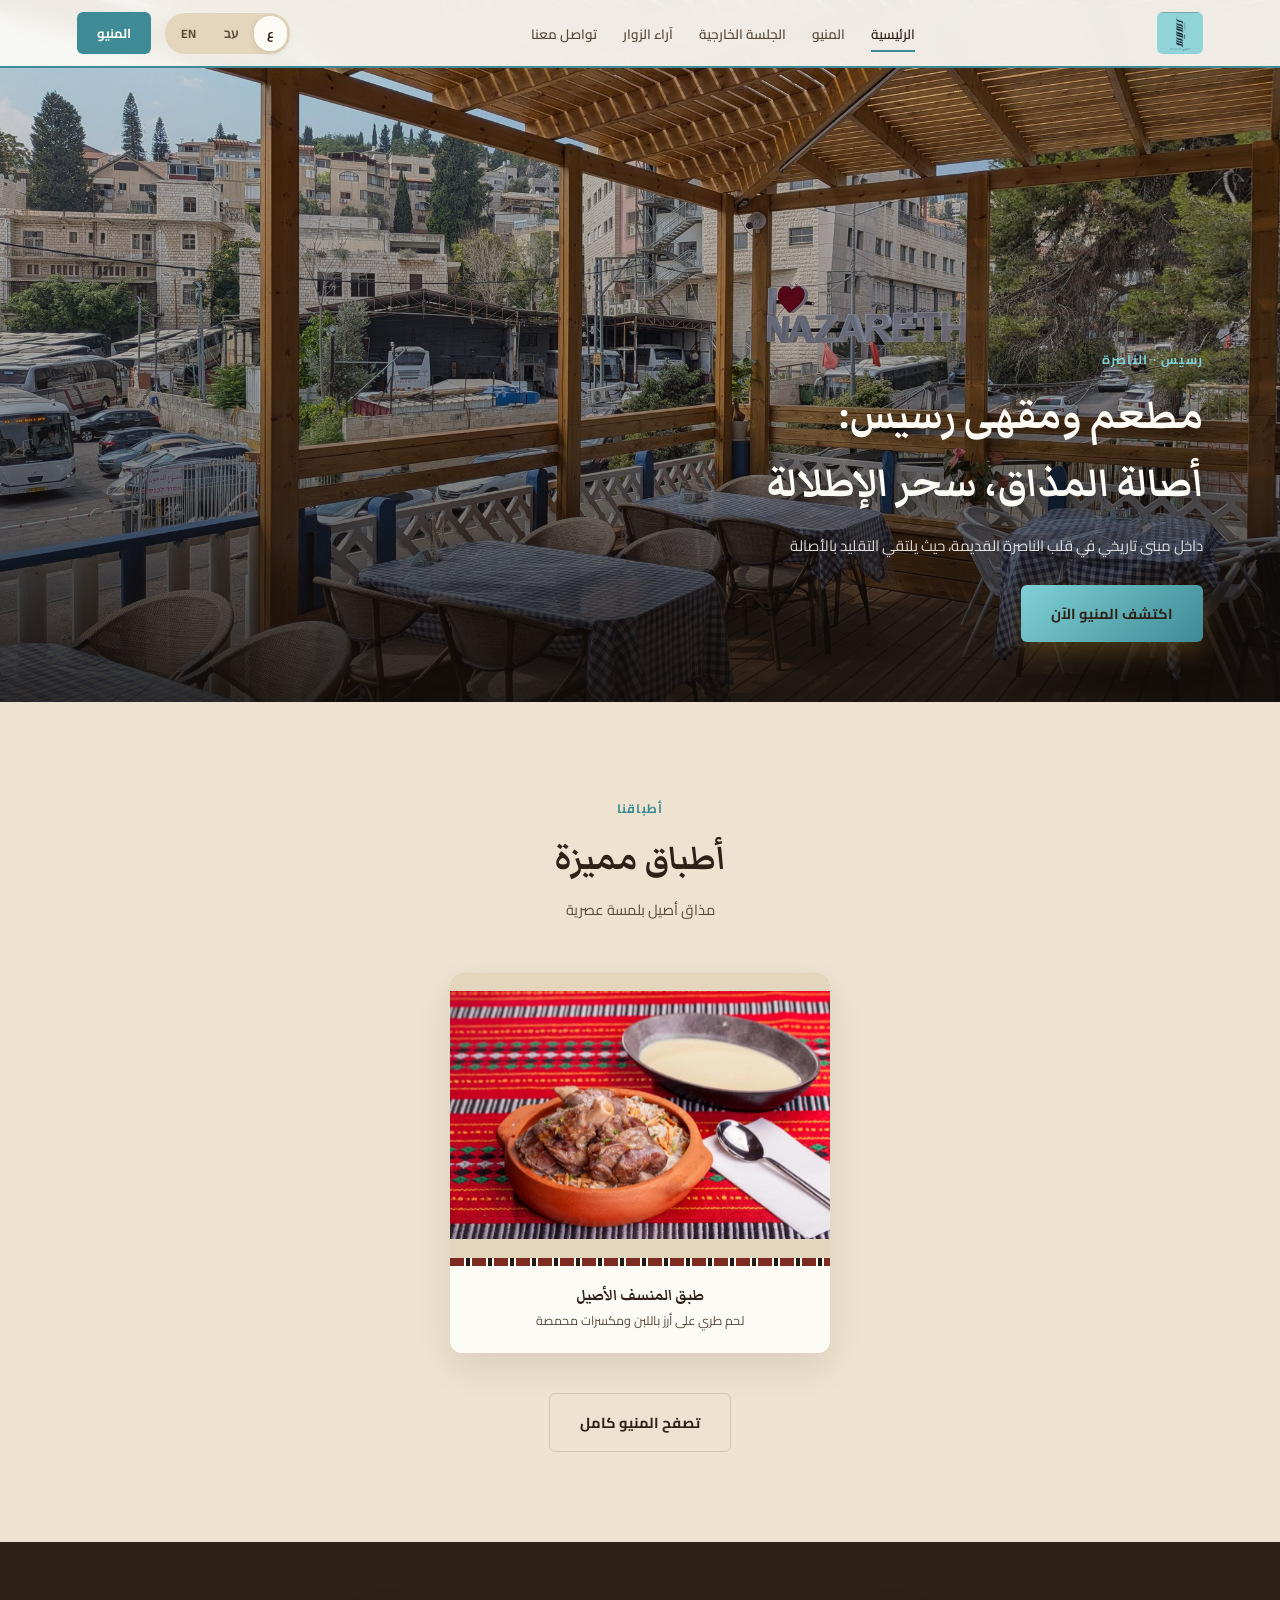
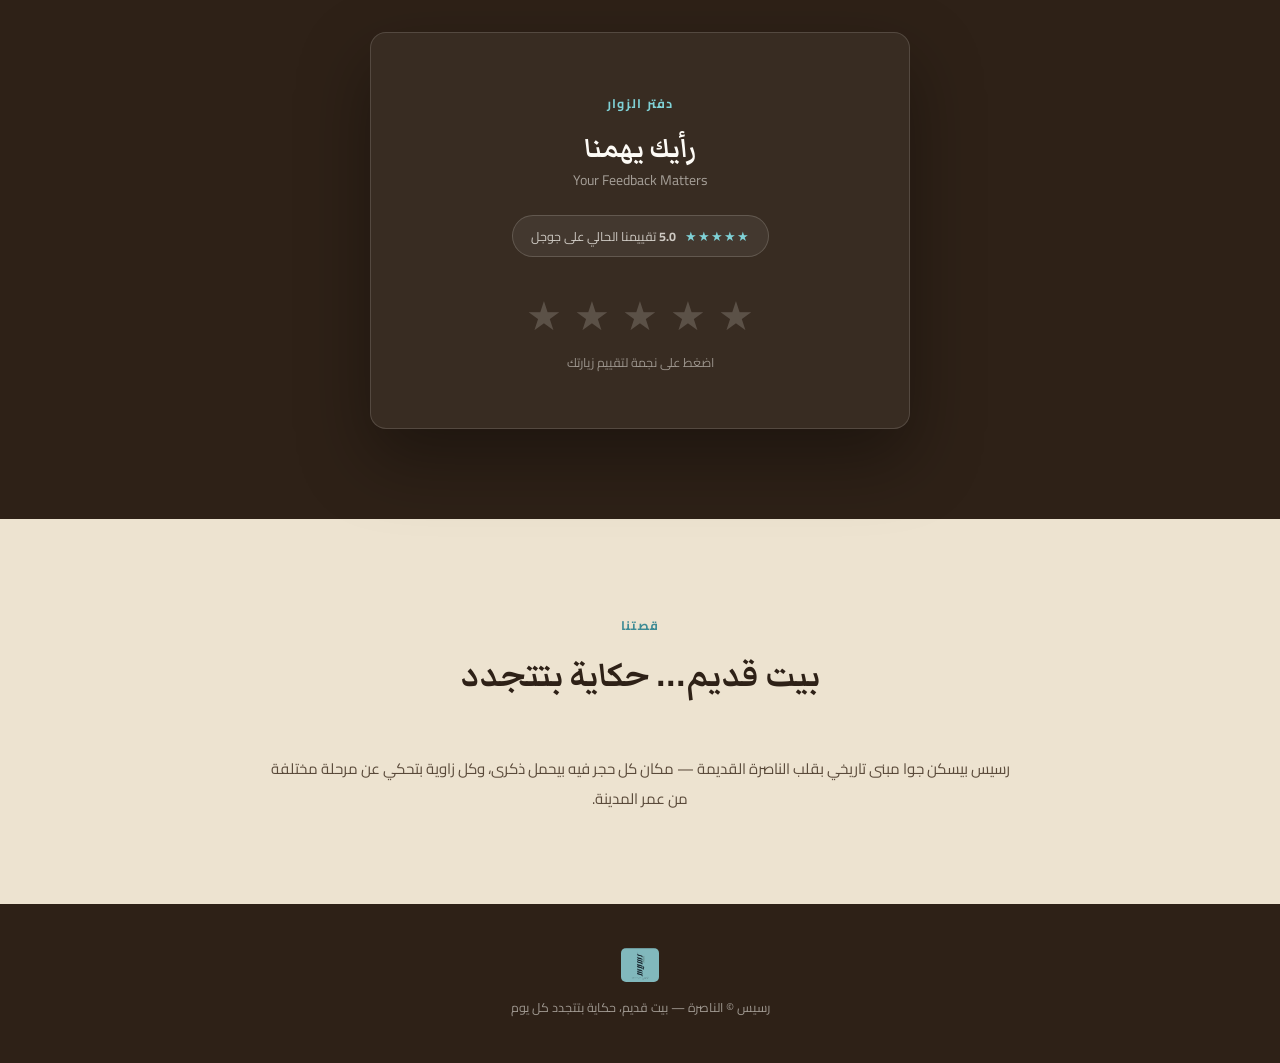
==== commit 67b1160a: "Add versioning to CSS and JS file links" ====
--- a/index.html
+++ b/index.html
@@ -33,7 +33,7 @@
 <link rel="preconnect" href="https://fonts.googleapis.com" />
 <link rel="preconnect" href="https://fonts.gstatic.com" crossorigin />
 <link href="https://fonts.googleapis.com/css2?family=Markazi+Text:wght@500;600;700&family=Cairo:wght@300;400;500;600;700;800&family=Frank+Ruhl+Libre:wght@500;600;700&family=Heebo:wght@300;400;500;600;700&display=swap" rel="stylesheet" />
-<link rel="stylesheet" href="style.min.css" />
+<link rel="stylesheet" href="style.min.css?v=3" />
 
 <!-- Structured Data -->
 <script type="application/ld+json">
@@ -187,7 +187,7 @@
   <p data-i18n="footer_tagline">رسيس © الناصرة — بيت قديم، حكاية بتتجدد كل يوم</p>
 </footer>
 
-<script src="i18n.min.js"></script>
-<script src="script.min.js"></script>
+<script src="i18n.min.js?v=3"></script>
+<script src="script.min.js?v=3"></script>
 </body>
 </html>
--- a/style.min.css
+++ b/style.min.css
@@ -1 +1 @@
-:root{--cream:#EDE3D0;--cream-deep:#E4D6BC;--paper:#FDFBF6;--brown:#2E2117;--brown-soft:#5A4A3A;--gold:#3E8B95;--gold-bright:#7FD1D6;--plaid-red:#7E2B22;--plaid-black:#221812;--line:rgba(46,33,23,0.14);--display:'Markazi Text',serif;--body:'Cairo',sans-serif}html[lang=he]{--display:'Frank Ruhl Libre',serif;--body:'Heebo',sans-serif}*{box-sizing:border-box;margin:0;padding:0}html{scroll-behavior:smooth}body{font-family:var(--body);color:var(--brown);background:var(--cream);-webkit-font-smoothing:antialiased;overflow-x:hidden}img{max-width:100%;display:block}a{color:inherit}ul{list-style:none}.plaid{height:8px;width:100%;background:repeating-linear-gradient(90deg,var(--plaid-red) 0 14px,var(--paper) 14px 16px,var(--plaid-black) 16px 20px,var(--paper) 20px 22px)}.eyebrow{display:inline-block;font-size:12.5px;font-weight:700;letter-spacing:.1em;color:var(--gold);text-transform:uppercase;margin-bottom:12px}.sec-head{text-align:center;max-width:640px;margin:0 auto 50px}.sec-title{font-family:var(--display);font-weight:700;font-size:clamp(28px,3.8vw,42px);color:var(--brown);line-height:1.3}.sec-sub{font-size:14.5px;color:var(--brown-soft);margin-top:10px;line-height:1.8}section{padding:90px 6vw}.btn{display:inline-flex;align-items:center;justify-content:center;gap:8px;font-family:var(--body);font-size:14.5px;font-weight:700;padding:15px 30px;border-radius:6px;text-decoration:none;cursor:pointer;transition:transform .18s ease,box-shadow .18s ease,background .18s ease;border:none}.btn-gold{background:linear-gradient(135deg,var(--gold-bright),var(--gold));color:#2e2117;box-shadow:0 10px 24px rgba(184,137,47,.32)}.btn-gold:hover{transform:translateY(-2px);box-shadow:0 14px 28px rgba(184,137,47,.4)}.btn-outline{background:0 0;color:var(--paper);border:1.5px solid rgba(253,251,246,.5)}.btn-outline:hover{border-color:var(--gold-bright);color:var(--gold-bright)}.btn-outline-dark{background:0 0;color:var(--brown);border:1.5px solid var(--line)}.btn-outline-dark:hover{border-color:var(--gold);color:var(--gold)}.ph-icon{width:28px;height:28px;opacity:.4;color:var(--brown-soft)}.ph-icon svg{width:100%;height:100%}.ph-text{font-size:11px;font-weight:600;line-height:1.6;opacity:.6;text-align:center}.nav{position:fixed;top:0;inset-inline:0;z-index:60;display:flex;align-items:center;justify-content:space-between;gap:20px;padding:12px 6vw;background:rgba(253,251,246,.92);backdrop-filter:blur(10px);border-bottom:2px solid var(--gold)}.nav-logo{height:42px;width:auto;border-radius:6px}.nav-links{display:flex;gap:26px;flex:1;justify-content:center}.nav-links a{font-size:13.5px;font-weight:600;text-decoration:none;color:var(--brown-soft);transition:color .2s ease;padding-bottom:3px;border-bottom:2px solid transparent}.nav-links a.active,.nav-links a:hover{color:var(--brown);border-color:var(--gold)}.nav-cta{font-size:13px;font-weight:700;background:var(--gold);color:var(--paper);padding:9px 20px;border-radius:6px;text-decoration:none;white-space:nowrap}.nav-cta:hover{background:#2f6e77}@media(max-width:860px){.nav-links{display:none}}.nav-toggle{display:none;flex-direction:column;gap:5px;background:0 0;border:none;cursor:pointer;padding:6px}.nav-toggle span{width:22px;height:2px;background:var(--brown);border-radius:2px}.nav-desktop-actions{display:flex;align-items:center;gap:14px}@media(max-width:860px){.nav{padding:10px 5vw;gap:10px}.nav-logo{height:34px}.nav-toggle{display:flex}.nav-desktop-actions{display:none}.nav-links{display:none;position:absolute;top:100%;inset-inline:0;background:var(--paper);flex-direction:column;align-items:stretch;gap:0;padding:6px 0 18px;border-bottom:2px solid var(--gold);box-shadow:0 12px 24px rgba(46,33,23,.12);max-height:calc(100vh - 60px);overflow-y:auto}.nav-links.open{display:flex}.nav-links li{width:100%;text-align:center}.nav-links a{display:block;padding:15px 20px;border-bottom:1px solid var(--line)}.nav-links a.active,.nav-links a:hover{border-bottom:1px solid var(--line);background:var(--cream)}}.nav-mobile-lang{display:none}@media(max-width:860px){.nav-mobile-lang{display:flex;flex-direction:column;align-items:center;gap:14px;padding:18px 20px 4px;width:100%}}.lang-switch{display:flex;align-items:center;gap:2px;background:var(--cream-deep);border-radius:20px;padding:3px}.lang-switch button{font-family:var(--body);font-size:12px;font-weight:700;border:none;background:0 0;color:var(--brown-soft);padding:6px 13px;border-radius:16px;cursor:pointer;transition:background .2s ease,color .2s ease}.lang-switch button.active{background:var(--paper);color:var(--brown);box-shadow:0 2px 6px rgba(46,33,23,.12)}.lang-switch button:hover:not(.active){color:var(--brown)}.photo-hero{position:relative;min-height:78vh;display:flex;align-items:flex-end;background-size:cover;background-position:center;margin-top:0}.photo-hero::before{content:'';position:absolute;inset:0;background:linear-gradient(180deg,rgba(20,14,10,.15) 0,rgba(20,14,10,.35) 55%,rgba(20,14,10,.86) 100%)}.photo-hero-inner{position:relative;z-index:2;padding:60px 6vw 60px;max-width:640px}.photo-hero .eyebrow{color:var(--gold-bright)}.photo-hero h1{font-family:var(--display);font-weight:700;color:var(--paper);font-size:clamp(30px,4.6vw,50px);line-height:1.35;text-shadow:0 4px 18px rgba(0,0,0,.4)}.photo-hero p{color:rgba(253,251,246,.85);font-size:15px;margin-top:14px;line-height:1.8;max-width:480px}.photo-hero .btn{margin-top:26px}.hero-noimg{aspect-ratio:16/8;background:var(--brown);display:flex;flex-direction:column;align-items:center;justify-content:center;gap:10px;color:rgba(253,251,246,.5)}.dish-grid{display:grid;grid-template-columns:repeat(3,1fr);gap:26px;max-width:1140px;margin:0 auto}@media(max-width:860px){.dish-grid{grid-template-columns:repeat(2,1fr)}}@media(max-width:560px){.dish-grid{grid-template-columns:1fr}}.dish-card{background:var(--paper);border-radius:12px;overflow:hidden;box-shadow:0 14px 34px rgba(46,33,23,.1);transition:transform .22s ease,box-shadow .22s ease}.dish-card:hover{transform:translateY(-4px);box-shadow:0 20px 44px rgba(46,33,23,.16)}.dish-photo{aspect-ratio:4/3;overflow:hidden;background:var(--cream-deep);display:flex;align-items:center;justify-content:center}.dish-photo img{width:100%;height:100%;object-fit:cover}.dish-photo.ph{flex-direction:column;gap:8px}.dish-info{padding:18px 20px 22px;text-align:center}.dish-info h3{font-family:var(--display);font-size:19px;color:var(--brown);margin-bottom:4px}.dish-info p{font-size:12.5px;color:var(--brown-soft);line-height:1.6}.reviews-sec{background:var(--brown);color:var(--paper)}.reviews-sec .eyebrow{color:var(--gold-bright)}.rv-card{max-width:540px;margin:0 auto;text-align:center;background:rgba(253,251,246,.05);border:1px solid rgba(253,251,246,.14);border-radius:16px;padding:54px 40px;box-shadow:0 30px 70px rgba(0,0,0,.35)}.rv-card h2{font-family:var(--display);font-weight:700;font-size:clamp(26px,3.4vw,34px);color:var(--paper);line-height:1.3;margin-bottom:6px}.rv-card .en{display:block;font-family:var(--body);font-weight:400;font-size:14px;color:rgba(253,251,246,.55);margin-bottom:26px}.google-mini{display:inline-flex;align-items:center;gap:9px;margin-bottom:28px;background:rgba(253,251,246,.06);border:1px solid rgba(253,251,246,.16);border-radius:30px;padding:8px 18px;text-decoration:none;transition:background .2s ease}.google-mini:hover{background:rgba(253,251,246,.11)}.google-mini .stars-mini{color:var(--gold-bright);font-size:13px;letter-spacing:1px}.google-mini span.txt{font-size:12.5px;color:rgba(253,251,246,.75)}.stars{display:flex;justify-content:center;gap:8px;margin-top:6px}.star{font-size:40px;background:0 0;border:none;cursor:pointer;color:rgba(253,251,246,.18);transition:color .18s ease,transform .18s cubic-bezier(.34,1.56,.64,1);padding:2px}.star.hovered,.star:hover{transform:scale(1.15)}.star.selected{color:var(--gold-bright)}.star.pop{animation:pop .3s cubic-bezier(.34,1.56,.64,1) forwards}@keyframes pop{50%{transform:scale(1.35)}}.ledger-hint{font-size:12.5px;color:rgba(253,251,246,.5);margin-top:10px}.rv-panel{margin-top:24px;text-align:right}.rv-panel.hidden{display:none}.rv-panel textarea{width:100%;font-family:var(--body);font-size:14px;color:var(--paper);background:rgba(253,251,246,.06);border:1px solid rgba(253,251,246,.16);border-radius:8px;padding:14px 16px;resize:none;min-height:90px;outline:0;line-height:1.7}.rv-panel textarea::placeholder{color:rgba(253,251,246,.35)}.rv-panel textarea:focus{border-color:var(--gold)}.optional-contact{display:flex;gap:10px;margin-top:10px}.optional-contact input{width:100%;font-family:var(--body);font-size:13.5px;color:var(--paper);background:rgba(253,251,246,.06);border:1px solid rgba(253,251,246,.16);border-radius:8px;padding:11px 14px;outline:0}.optional-contact input::placeholder{color:rgba(253,251,246,.35)}.optional-contact input:focus{border-color:var(--gold)}@media(max-width:420px){.optional-contact{flex-direction:column}}.rv-thanks{margin-top:22px;font-size:13.5px;color:var(--gold-bright);background:rgba(210,169,74,.12);border-radius:8px;padding:13px 16px;font-weight:600}.rv-thanks.hidden{display:none}.gallery-grid{display:grid;grid-template-columns:repeat(4,1fr);gap:16px;max-width:1140px;margin:0 auto}@media(max-width:900px){.gallery-grid{grid-template-columns:repeat(2,1fr)}}.gallery-slot{aspect-ratio:1/1;border-radius:10px;overflow:hidden;display:flex;flex-direction:column;align-items:center;justify-content:center;gap:8px}.gallery-slot.ph{border:1.5px dashed var(--line);background:var(--paper)}.gallery-slot.has-img img{width:100%;height:100%;object-fit:cover}.feature-block{display:grid;grid-template-columns:1fr 1.2fr;gap:0;align-items:stretch;background:var(--paper);border-radius:14px;overflow:hidden;margin-bottom:26px;box-shadow:0 14px 34px rgba(46,33,23,.08)}.feature-block:nth-child(2n){grid-template-columns:1.2fr 1fr}.feature-block:nth-child(2n) .feature-photo{order:2}@media(max-width:760px){.feature-block,.feature-block:nth-child(2n){grid-template-columns:1fr}.feature-block:nth-child(2n) .feature-photo{order:0}}.feature-photo{min-height:220px;overflow:hidden}.feature-photo img{width:100%;height:100%;object-fit:cover}.feature-text{padding:36px 34px;display:flex;flex-direction:column;justify-content:center}.feature-text h2{font-family:var(--display);font-size:23px;color:var(--brown);margin-bottom:10px;font-weight:700}.feature-text p{font-size:14px;color:var(--brown-soft);line-height:1.85}.contact-grid{display:grid;grid-template-columns:1.15fr 1fr;gap:26px;max-width:1100px;margin:0 auto}@media(max-width:860px){.contact-grid{grid-template-columns:1fr}}.map-wrap{border-radius:14px;overflow:hidden;min-height:420px;box-shadow:0 14px 34px rgba(46,33,23,.1)}.map-wrap iframe{width:100%;height:100%;min-height:420px;border:0}.contact-card{background:var(--paper);border-radius:14px;padding:38px 34px;box-shadow:0 14px 34px rgba(46,33,23,.1)}.contact-card h2{font-family:var(--display);font-size:22px;margin-bottom:22px;color:var(--brown);font-weight:700}.contact-list{margin-bottom:26px}.contact-list li{display:flex;align-items:center;gap:12px;font-size:14px;padding:10px 0;border-bottom:1px solid var(--line)}.contact-list li:last-child{border-bottom:none}.contact-list a{text-decoration:none;transition:color .2s ease}.contact-list a:hover{color:var(--gold)}.ci{width:19px;height:19px;flex-shrink:0;color:var(--gold)}.ci svg{width:100%;height:100%}.contact-form{display:flex;flex-direction:column;gap:12px}.contact-form input,.contact-form textarea{width:100%;font-family:var(--body);font-size:14px;color:var(--brown);background:var(--cream);border:1.5px solid var(--line);border-radius:8px;padding:13px 15px;outline:0;resize:none}.contact-form textarea{min-height:100px}.contact-form input:focus,.contact-form textarea:focus{border-color:var(--gold)}.social-row{display:flex;gap:12px;margin-top:22px}.social-circle{width:38px;height:38px;border-radius:50%;background:var(--gold);color:var(--paper);display:flex;align-items:center;justify-content:center;text-decoration:none;transition:transform .2s ease,background .2s ease}.social-circle:hover{background:#a47a28;transform:translateY(-2px)}.social-circle svg{width:17px;height:17px}.form-note{font-size:12px;color:var(--brown-soft);margin-top:12px;line-height:1.7}.note-tag{display:inline-block;margin-top:8px;font-size:12px;color:#8a5a1e;background:rgba(184,137,47,.1);border:1px dashed var(--gold);padding:9px 14px;border-radius:6px}footer{background:var(--brown);color:rgba(253,251,246,.55);text-align:center;padding:44px 6vw;display:flex;flex-direction:column;align-items:center;gap:14px}.footer-logo{height:34px;width:auto;opacity:.85;border-radius:5px}footer p{font-size:12.5px}@media(max-width:600px){section{padding:56px 6vw}.sec-head{margin-bottom:36px}.photo-hero{min-height:64vh}.photo-hero-inner{padding:36px 0 44px}.hero-btns,.rv-panel .btn{width:100%}.rv-card{padding:38px 22px}.fb-card{padding:38px 22px}.dish-grid{gap:18px}.feature-text{padding:26px 22px}.contact-card{padding:28px 22px}header[style*="150px"]{padding-top:110px!important;padding-bottom:40px!important}}
+:root{--cream:#EDE3D0;--cream-deep:#E4D6BC;--paper:#FDFBF6;--brown:#2E2117;--brown-soft:#5A4A3A;--gold:#3E8B95;--gold-bright:#7FD1D6;--plaid-red:#7E2B22;--plaid-black:#221812;--line:rgba(46,33,23,0.14);--display:'Markazi Text',serif;--body:'Cairo',sans-serif}html[lang=he]{--display:'Frank Ruhl Libre',serif;--body:'Heebo',sans-serif}*{box-sizing:border-box;margin:0;padding:0}html{scroll-behavior:smooth}body{font-family:var(--body);color:var(--brown);background:var(--cream);-webkit-font-smoothing:antialiased;overflow-x:hidden}img{max-width:100%;display:block}a{color:inherit}ul{list-style:none}.plaid{height:8px;width:100%;background:repeating-linear-gradient(90deg,var(--plaid-red) 0 14px,var(--paper) 14px 16px,var(--plaid-black) 16px 20px,var(--paper) 20px 22px)}.eyebrow{display:inline-block;font-size:12.5px;font-weight:700;letter-spacing:.1em;color:var(--gold);text-transform:uppercase;margin-bottom:12px}.sec-head{text-align:center;max-width:640px;margin:0 auto 50px}.sec-title{font-family:var(--display);font-weight:700;font-size:clamp(28px,3.8vw,42px);color:var(--brown);line-height:1.3}.sec-sub{font-size:14.5px;color:var(--brown-soft);margin-top:10px;line-height:1.8}section{padding:90px 6vw}.btn{display:inline-flex;align-items:center;justify-content:center;gap:8px;font-family:var(--body);font-size:14.5px;font-weight:700;padding:15px 30px;border-radius:6px;text-decoration:none;cursor:pointer;transition:transform .18s ease,box-shadow .18s ease,background .18s ease;border:none}.btn-gold{background:linear-gradient(135deg,var(--gold-bright),var(--gold));color:#2e2117;box-shadow:0 10px 24px rgba(184,137,47,.32)}.btn-gold:hover{transform:translateY(-2px);box-shadow:0 14px 28px rgba(184,137,47,.4)}.btn-outline{background:0 0;color:var(--paper);border:1.5px solid rgba(253,251,246,.5)}.btn-outline:hover{border-color:var(--gold-bright);color:var(--gold-bright)}.btn-outline-dark{background:0 0;color:var(--brown);border:1.5px solid var(--line)}.btn-outline-dark:hover{border-color:var(--gold);color:var(--gold)}.ph-icon{width:28px;height:28px;opacity:.4;color:var(--brown-soft)}.ph-icon svg{width:100%;height:100%}.ph-text{font-size:11px;font-weight:600;line-height:1.6;opacity:.6;text-align:center}.nav{position:fixed;top:0;inset-inline:0;z-index:60;display:flex;align-items:center;justify-content:space-between;gap:20px;padding:12px 6vw;background:rgba(253,251,246,.92);backdrop-filter:blur(10px);border-bottom:2px solid var(--gold)}.nav-logo{height:42px;width:auto;border-radius:6px}.nav-links{display:flex;gap:26px;flex:1;justify-content:center}.nav-links a{font-size:13.5px;font-weight:600;text-decoration:none;color:var(--brown-soft);transition:color .2s ease;padding-bottom:3px;border-bottom:2px solid transparent}.nav-links a.active,.nav-links a:hover{color:var(--brown);border-color:var(--gold)}.nav-cta{font-size:13px;font-weight:700;background:var(--gold);color:var(--paper);padding:9px 20px;border-radius:6px;text-decoration:none;white-space:nowrap}.nav-cta:hover{background:#2f6e77}@media(max-width:860px){.nav-links{display:none}}.nav-toggle{display:none;flex-direction:column;gap:5px;background:0 0;border:none;cursor:pointer;padding:10px;z-index:70;position:relative}.nav-toggle span{width:22px;height:2px;background:var(--brown);border-radius:2px;transition:transform .2s ease,opacity .2s ease}.nav-toggle.active span:first-child{transform:translateY(7px) rotate(45deg)}.nav-toggle.active span:nth-child(2){opacity:0}.nav-toggle.active span:nth-child(3){transform:translateY(-7px) rotate(-45deg)}.nav-desktop-actions{display:flex;align-items:center;gap:14px}@media(max-width:860px){.nav{padding:10px 5vw;gap:10px}.nav-logo{height:34px}.nav-toggle{display:flex}.nav-desktop-actions{display:none}.nav-links{display:none;position:absolute;top:100%;inset-inline:0;background:var(--paper);flex-direction:column;align-items:stretch;gap:0;padding:6px 0 18px;border-bottom:2px solid var(--gold);box-shadow:0 12px 24px rgba(46,33,23,.12);max-height:calc(100vh - 60px);overflow-y:auto;z-index:65}.nav-links.open{display:flex}.nav-links li{width:100%;text-align:center}.nav-links a{display:block;padding:15px 20px;border-bottom:1px solid var(--line)}.nav-links a.active,.nav-links a:hover{border-bottom:1px solid var(--line);background:var(--cream)}}.nav-mobile-lang{display:none}@media(max-width:860px){.nav-mobile-lang{display:flex;flex-direction:column;align-items:center;gap:14px;padding:18px 20px 4px;width:100%}}.lang-switch{display:flex;align-items:center;gap:2px;background:var(--cream-deep);border-radius:20px;padding:3px}.lang-switch button{font-family:var(--body);font-size:12px;font-weight:700;border:none;background:0 0;color:var(--brown-soft);padding:6px 13px;border-radius:16px;cursor:pointer;transition:background .2s ease,color .2s ease}.lang-switch button.active{background:var(--paper);color:var(--brown);box-shadow:0 2px 6px rgba(46,33,23,.12)}.lang-switch button:hover:not(.active){color:var(--brown)}.photo-hero{position:relative;min-height:78vh;display:flex;align-items:flex-end;background-size:cover;background-position:center;margin-top:0}.photo-hero::before{content:'';position:absolute;inset:0;background:linear-gradient(180deg,rgba(20,14,10,.15) 0,rgba(20,14,10,.35) 55%,rgba(20,14,10,.86) 100%)}.photo-hero-inner{position:relative;z-index:2;padding:60px 6vw 60px;max-width:640px}.photo-hero .eyebrow{color:var(--gold-bright)}.photo-hero h1{font-family:var(--display);font-weight:700;color:var(--paper);font-size:clamp(30px,4.6vw,50px);line-height:1.35;text-shadow:0 4px 18px rgba(0,0,0,.4)}.photo-hero p{color:rgba(253,251,246,.85);font-size:15px;margin-top:14px;line-height:1.8;max-width:480px}.photo-hero .btn{margin-top:26px}.hero-noimg{aspect-ratio:16/8;background:var(--brown);display:flex;flex-direction:column;align-items:center;justify-content:center;gap:10px;color:rgba(253,251,246,.5)}.dish-grid{display:grid;grid-template-columns:repeat(3,1fr);gap:26px;max-width:1140px;margin:0 auto}@media(max-width:860px){.dish-grid{grid-template-columns:repeat(2,1fr)}}@media(max-width:560px){.dish-grid{grid-template-columns:1fr}}.dish-grid.single-card{grid-template-columns:1fr;max-width:380px}.dish-card{background:var(--paper);border-radius:12px;overflow:hidden;box-shadow:0 14px 34px rgba(46,33,23,.1);transition:transform .22s ease,box-shadow .22s ease}.dish-card:hover{transform:translateY(-4px);box-shadow:0 20px 44px rgba(46,33,23,.16)}.dish-photo{aspect-ratio:4/3;overflow:hidden;background:var(--cream-deep);display:flex;align-items:center;justify-content:center}.dish-photo img{width:100%;height:100%;object-fit:cover}.dish-photo.ph{flex-direction:column;gap:8px}.dish-info{padding:18px 20px 22px;text-align:center}.dish-info h3{font-family:var(--display);font-size:19px;color:var(--brown);margin-bottom:4px}.dish-info p{font-size:12.5px;color:var(--brown-soft);line-height:1.6}.reviews-sec{background:var(--brown);color:var(--paper)}.reviews-sec .eyebrow{color:var(--gold-bright)}.rv-card{max-width:540px;margin:0 auto;text-align:center;background:rgba(253,251,246,.05);border:1px solid rgba(253,251,246,.14);border-radius:16px;padding:54px 40px;box-shadow:0 30px 70px rgba(0,0,0,.35)}.rv-card h2{font-family:var(--display);font-weight:700;font-size:clamp(26px,3.4vw,34px);color:var(--paper);line-height:1.3;margin-bottom:6px}.rv-card .en{display:block;font-family:var(--body);font-weight:400;font-size:14px;color:rgba(253,251,246,.55);margin-bottom:26px}.google-mini{display:inline-flex;align-items:center;gap:9px;margin-bottom:28px;background:rgba(253,251,246,.06);border:1px solid rgba(253,251,246,.16);border-radius:30px;padding:8px 18px;text-decoration:none;transition:background .2s ease}.google-mini:hover{background:rgba(253,251,246,.11)}.google-mini .stars-mini{color:var(--gold-bright);font-size:13px;letter-spacing:1px}.google-mini span.txt{font-size:12.5px;color:rgba(253,251,246,.75)}.stars{display:flex;justify-content:center;gap:8px;margin-top:6px}.star{font-size:40px;background:0 0;border:none;cursor:pointer;color:rgba(253,251,246,.18);transition:color .18s ease,transform .18s cubic-bezier(.34,1.56,.64,1);padding:2px}.star.hovered,.star:hover{transform:scale(1.15)}.star.selected{color:var(--gold-bright)}.star.pop{animation:pop .3s cubic-bezier(.34,1.56,.64,1) forwards}@keyframes pop{50%{transform:scale(1.35)}}.ledger-hint{font-size:12.5px;color:rgba(253,251,246,.5);margin-top:10px}.rv-panel{margin-top:24px;text-align:right}.rv-panel.hidden{display:none}.rv-panel textarea{width:100%;font-family:var(--body);font-size:14px;color:var(--paper);background:rgba(253,251,246,.06);border:1px solid rgba(253,251,246,.16);border-radius:8px;padding:14px 16px;resize:none;min-height:90px;outline:0;line-height:1.7}.rv-panel textarea::placeholder{color:rgba(253,251,246,.35)}.rv-panel textarea:focus{border-color:var(--gold)}.optional-contact{display:flex;gap:10px;margin-top:10px}.optional-contact input{width:100%;font-family:var(--body);font-size:13.5px;color:var(--paper);background:rgba(253,251,246,.06);border:1px solid rgba(253,251,246,.16);border-radius:8px;padding:11px 14px;outline:0}.optional-contact input::placeholder{color:rgba(253,251,246,.35)}.optional-contact input:focus{border-color:var(--gold)}@media(max-width:420px){.optional-contact{flex-direction:column}}.rv-thanks{margin-top:22px;font-size:13.5px;color:var(--gold-bright);background:rgba(210,169,74,.12);border-radius:8px;padding:13px 16px;font-weight:600}.rv-thanks.hidden{display:none}.gallery-grid{display:grid;grid-template-columns:repeat(4,1fr);gap:16px;max-width:1140px;margin:0 auto}@media(max-width:900px){.gallery-grid{grid-template-columns:repeat(2,1fr)}}.gallery-grid.gallery-grid-2{grid-template-columns:repeat(2,1fr);max-width:760px}.gallery-slot{aspect-ratio:1/1;border-radius:10px;overflow:hidden;display:flex;flex-direction:column;align-items:center;justify-content:center;gap:8px}.gallery-slot.ph{border:1.5px dashed var(--line);background:var(--paper)}.gallery-slot.has-img img{width:100%;height:100%;object-fit:cover}.feature-block{display:grid;grid-template-columns:1fr 1.2fr;gap:0;align-items:stretch;background:var(--paper);border-radius:14px;overflow:hidden;margin-bottom:26px;box-shadow:0 14px 34px rgba(46,33,23,.08)}.feature-block:nth-child(2n){grid-template-columns:1.2fr 1fr}.feature-block:nth-child(2n) .feature-photo{order:2}@media(max-width:760px){.feature-block,.feature-block:nth-child(2n){grid-template-columns:1fr}.feature-block:nth-child(2n) .feature-photo{order:0}}.feature-photo{min-height:220px;overflow:hidden}.feature-photo img{width:100%;height:100%;object-fit:cover}.feature-text{padding:36px 34px;display:flex;flex-direction:column;justify-content:center}.feature-text h2{font-family:var(--display);font-size:23px;color:var(--brown);margin-bottom:10px;font-weight:700}.feature-text p{font-size:14px;color:var(--brown-soft);line-height:1.85}.contact-grid{display:grid;grid-template-columns:1.15fr 1fr;gap:26px;max-width:1100px;margin:0 auto}@media(max-width:860px){.contact-grid{grid-template-columns:1fr}}.map-wrap{border-radius:14px;overflow:hidden;min-height:420px;box-shadow:0 14px 34px rgba(46,33,23,.1)}.map-wrap iframe{width:100%;height:100%;min-height:420px;border:0}.contact-card{background:var(--paper);border-radius:14px;padding:38px 34px;box-shadow:0 14px 34px rgba(46,33,23,.1)}.contact-card h2{font-family:var(--display);font-size:22px;margin-bottom:22px;color:var(--brown);font-weight:700}.contact-list{margin-bottom:26px}.contact-list li{display:flex;align-items:center;gap:12px;font-size:14px;padding:10px 0;border-bottom:1px solid var(--line)}.contact-list li:last-child{border-bottom:none}.contact-list a{text-decoration:none;transition:color .2s ease}.contact-list a:hover{color:var(--gold)}.ci{width:19px;height:19px;flex-shrink:0;color:var(--gold)}.ci svg{width:100%;height:100%}.contact-form{display:flex;flex-direction:column;gap:12px}.contact-form input,.contact-form textarea{width:100%;font-family:var(--body);font-size:14px;color:var(--brown);background:var(--cream);border:1.5px solid var(--line);border-radius:8px;padding:13px 15px;outline:0;resize:none}.contact-form textarea{min-height:100px}.contact-form input:focus,.contact-form textarea:focus{border-color:var(--gold)}.social-row{display:flex;gap:12px;margin-top:22px}.social-circle{width:38px;height:38px;border-radius:50%;background:var(--gold);color:var(--paper);display:flex;align-items:center;justify-content:center;text-decoration:none;transition:transform .2s ease,background .2s ease}.social-circle:hover{background:#a47a28;transform:translateY(-2px)}.social-circle svg{width:17px;height:17px}.form-note{font-size:12px;color:var(--brown-soft);margin-top:12px;line-height:1.7}.note-tag{display:inline-block;margin-top:8px;font-size:12px;color:#8a5a1e;background:rgba(184,137,47,.1);border:1px dashed var(--gold);padding:9px 14px;border-radius:6px}footer{background:var(--brown);color:rgba(253,251,246,.55);text-align:center;padding:44px 6vw;display:flex;flex-direction:column;align-items:center;gap:14px}.footer-logo{height:34px;width:auto;opacity:.85;border-radius:5px}footer p{font-size:12.5px}@media(max-width:600px){section{padding:56px 6vw}.sec-head{margin-bottom:36px}.photo-hero{min-height:64vh}.photo-hero-inner{padding:36px 0 44px}.hero-btns,.rv-panel .btn{width:100%}.rv-card{padding:38px 22px}.fb-card{padding:38px 22px}.dish-grid{gap:18px}.feature-text{padding:26px 22px}.contact-card{padding:28px 22px}header[style*="150px"]{padding-top:110px!important;padding-bottom:40px!important}}
